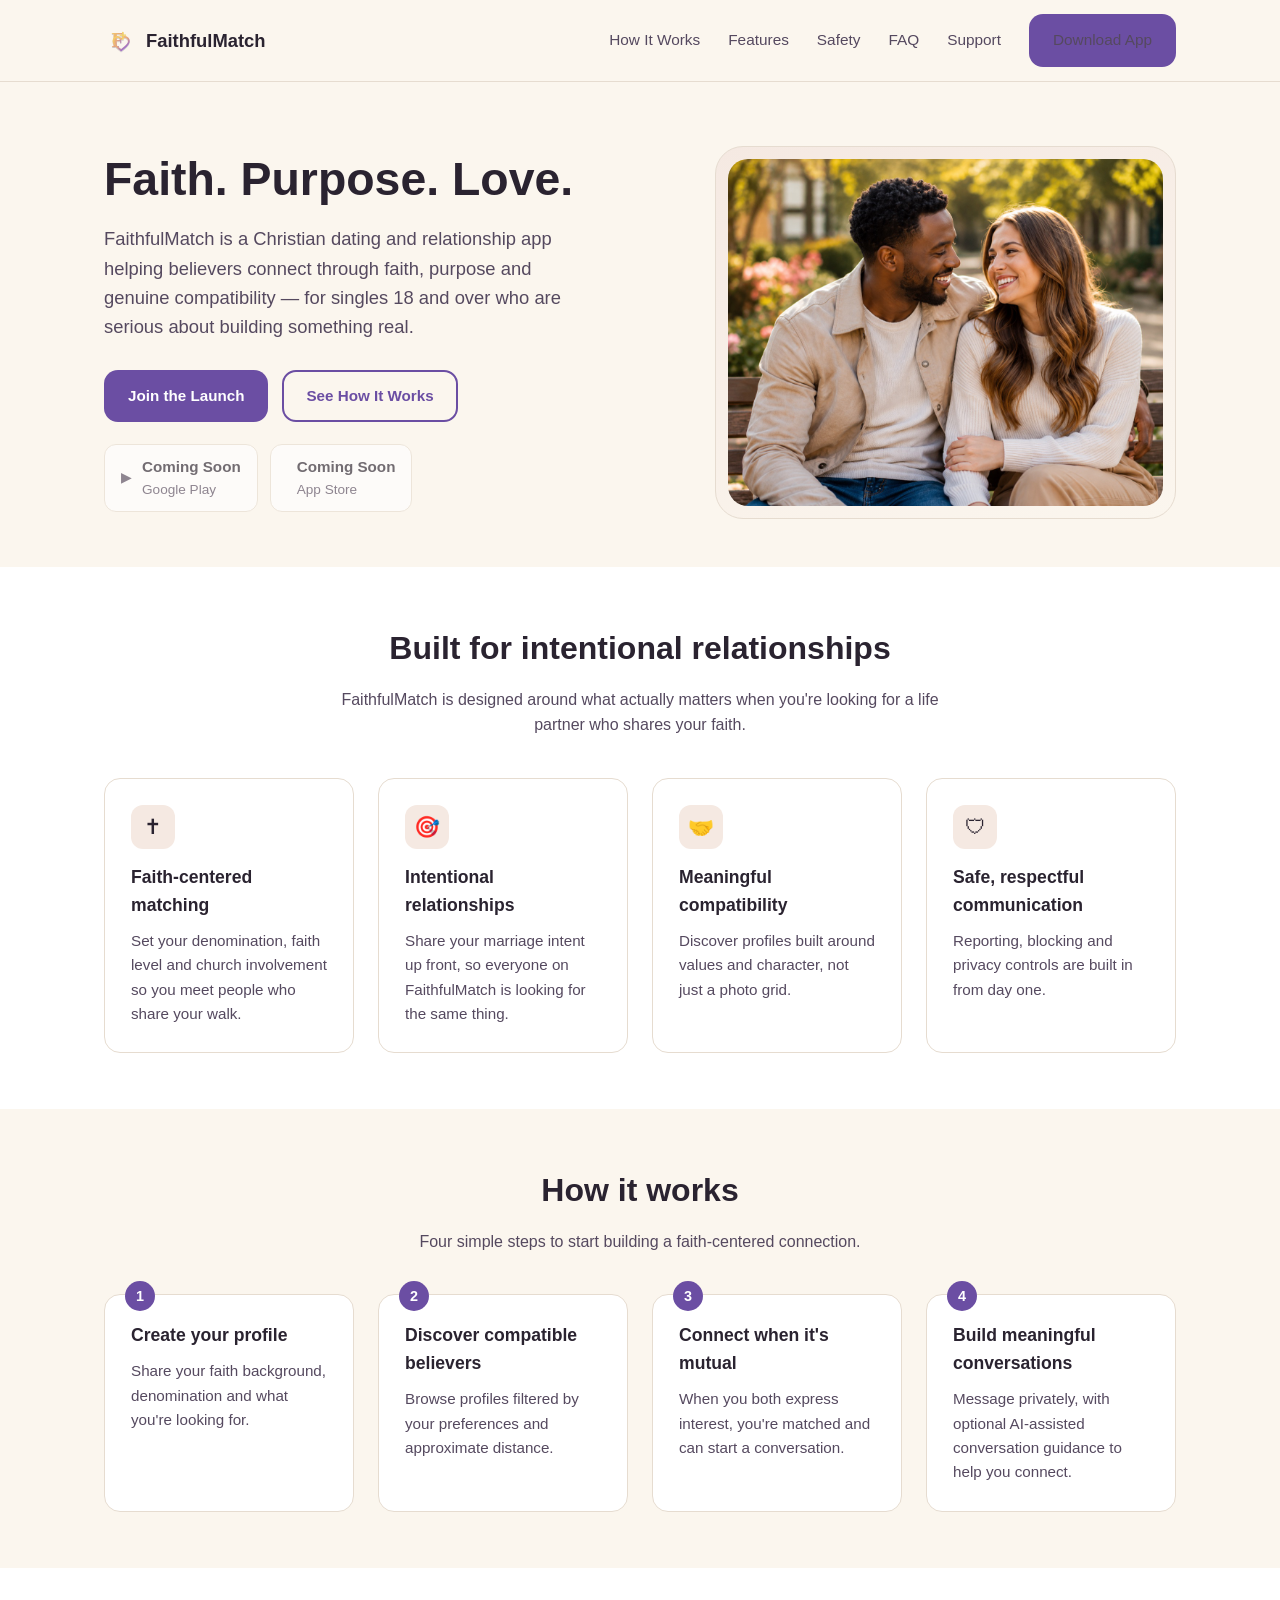
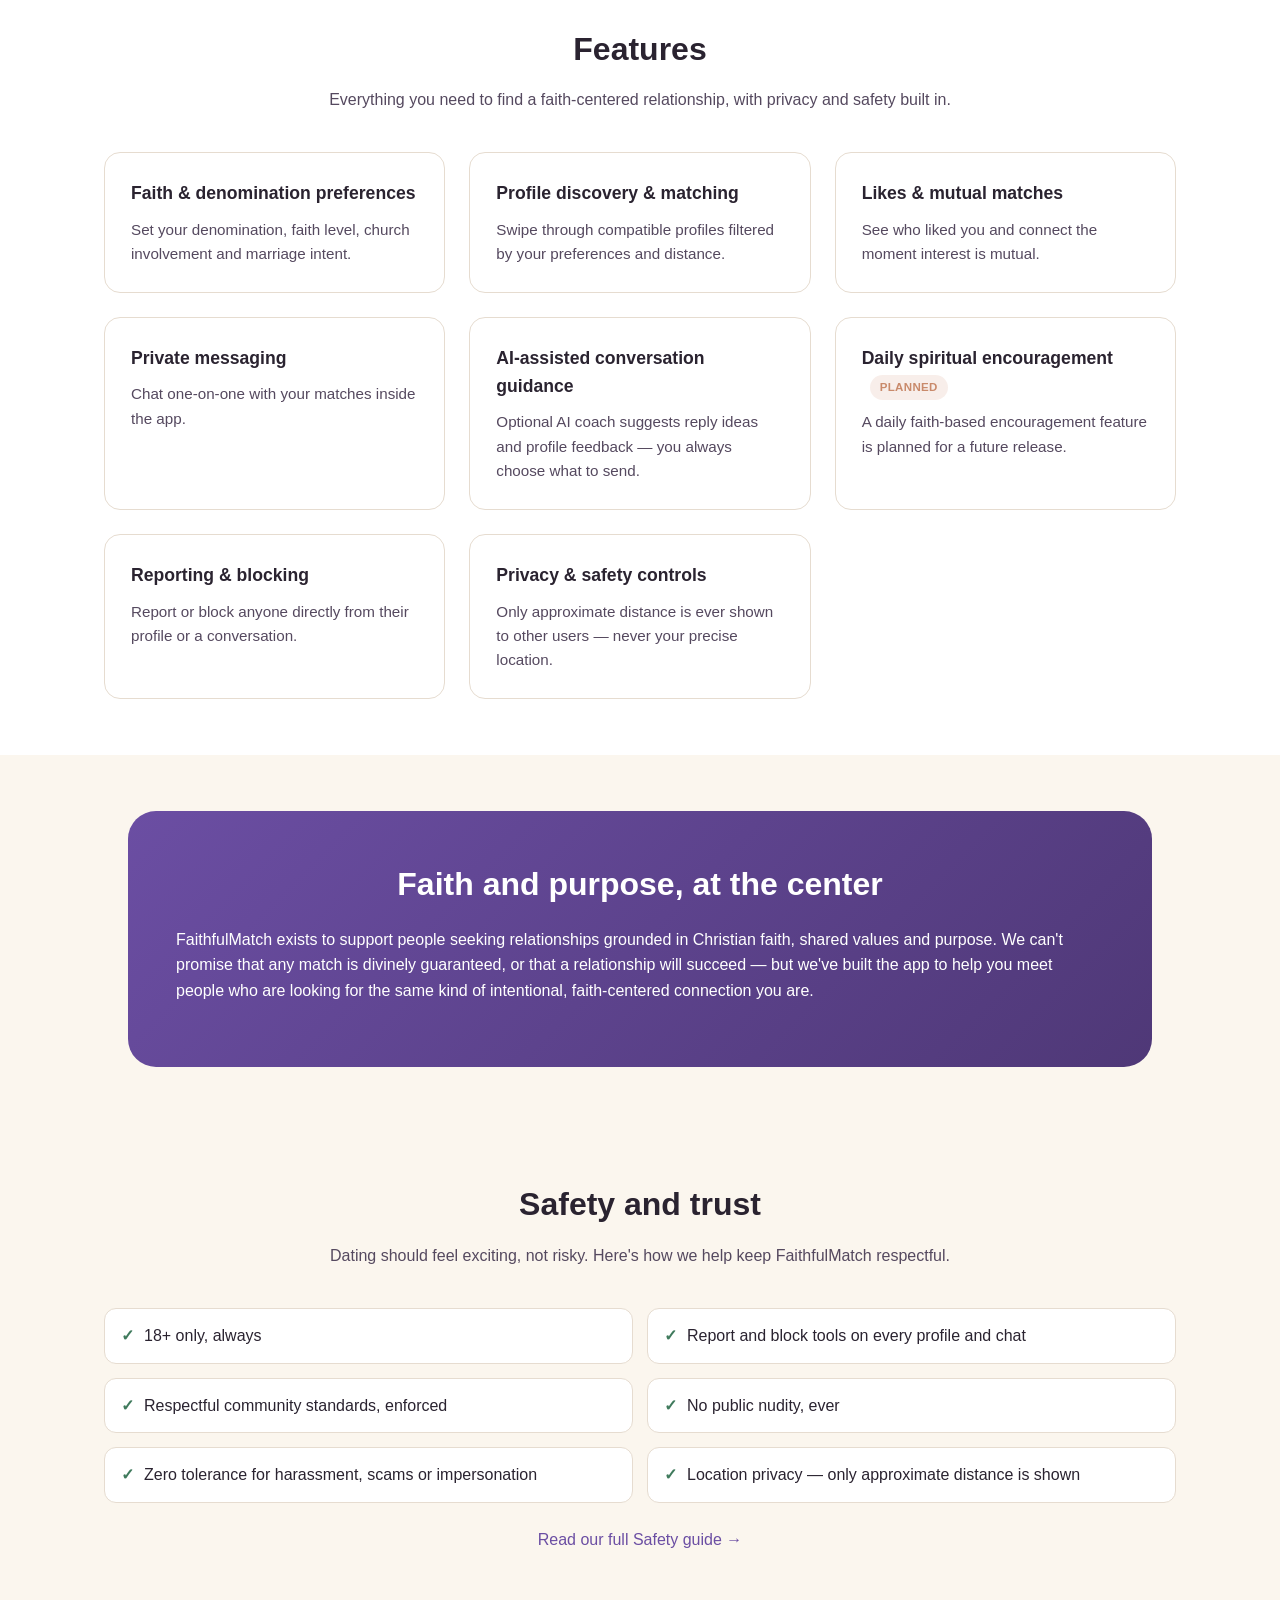
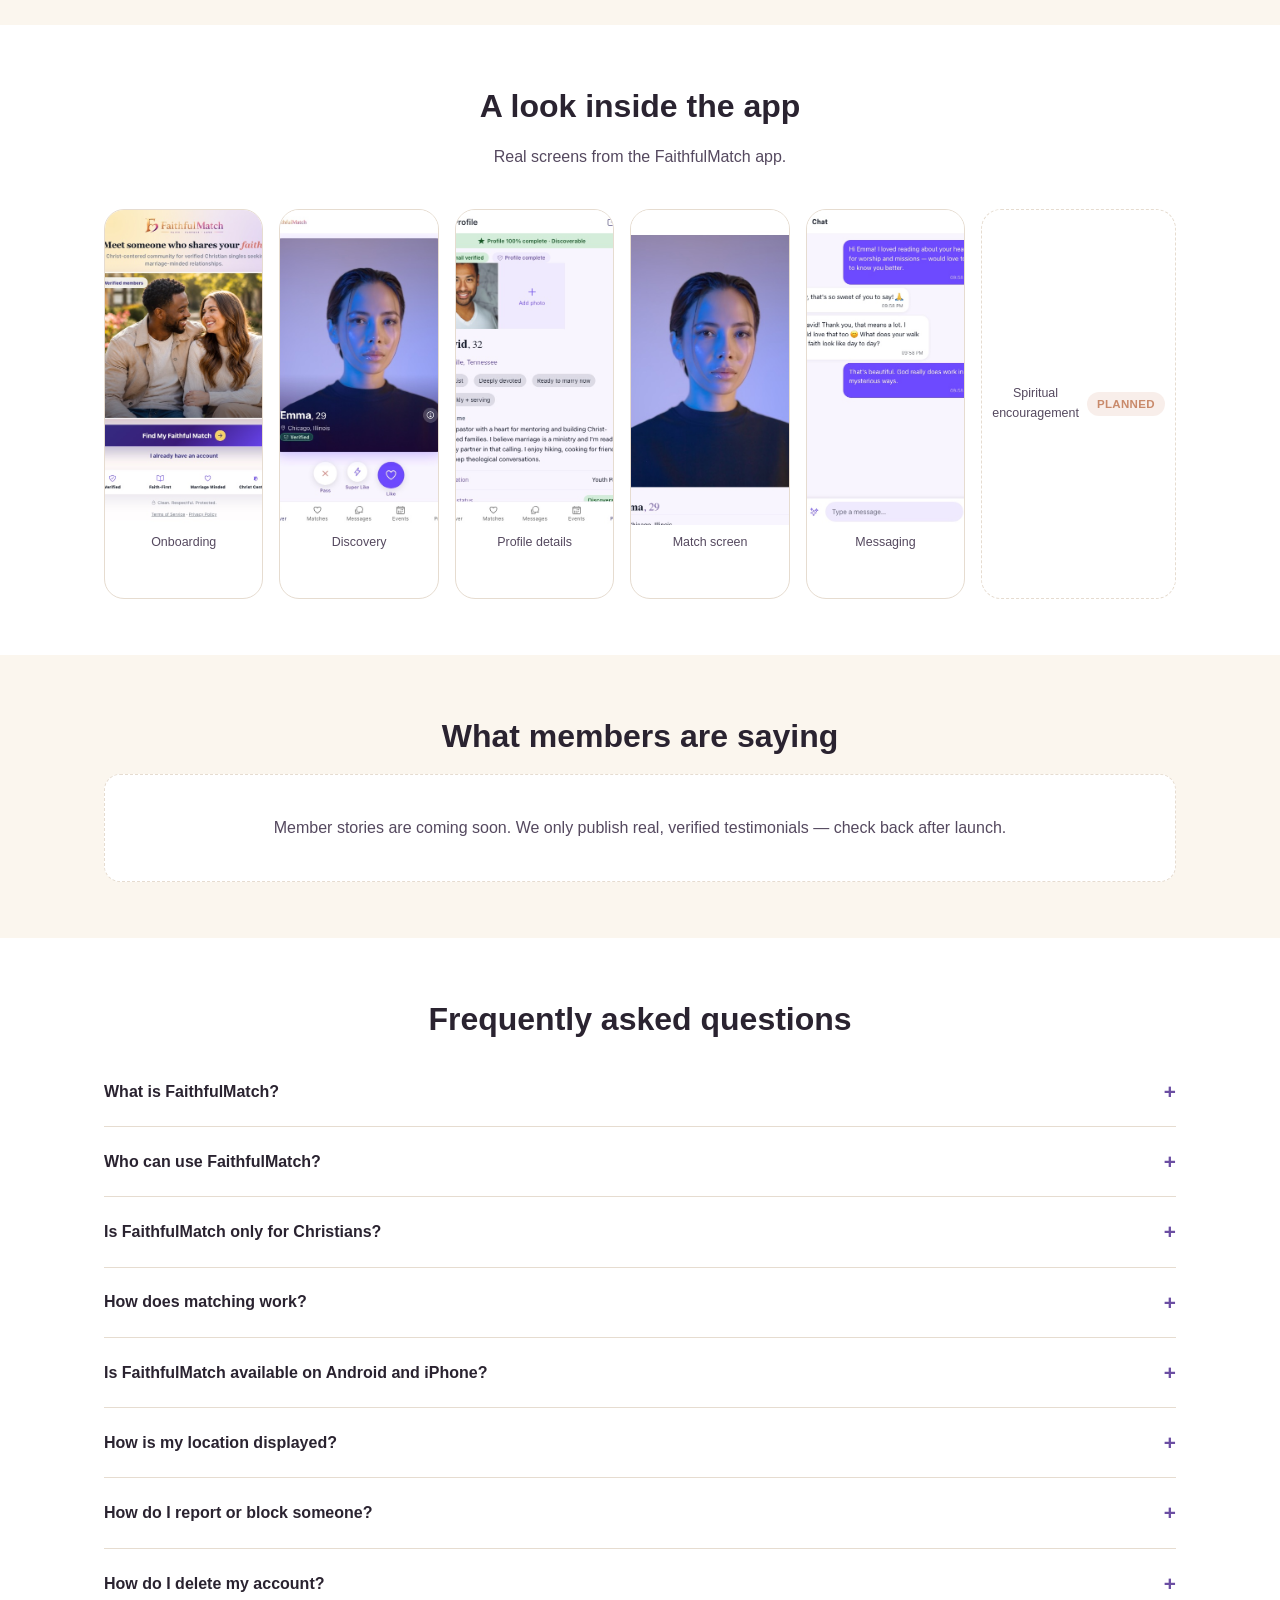
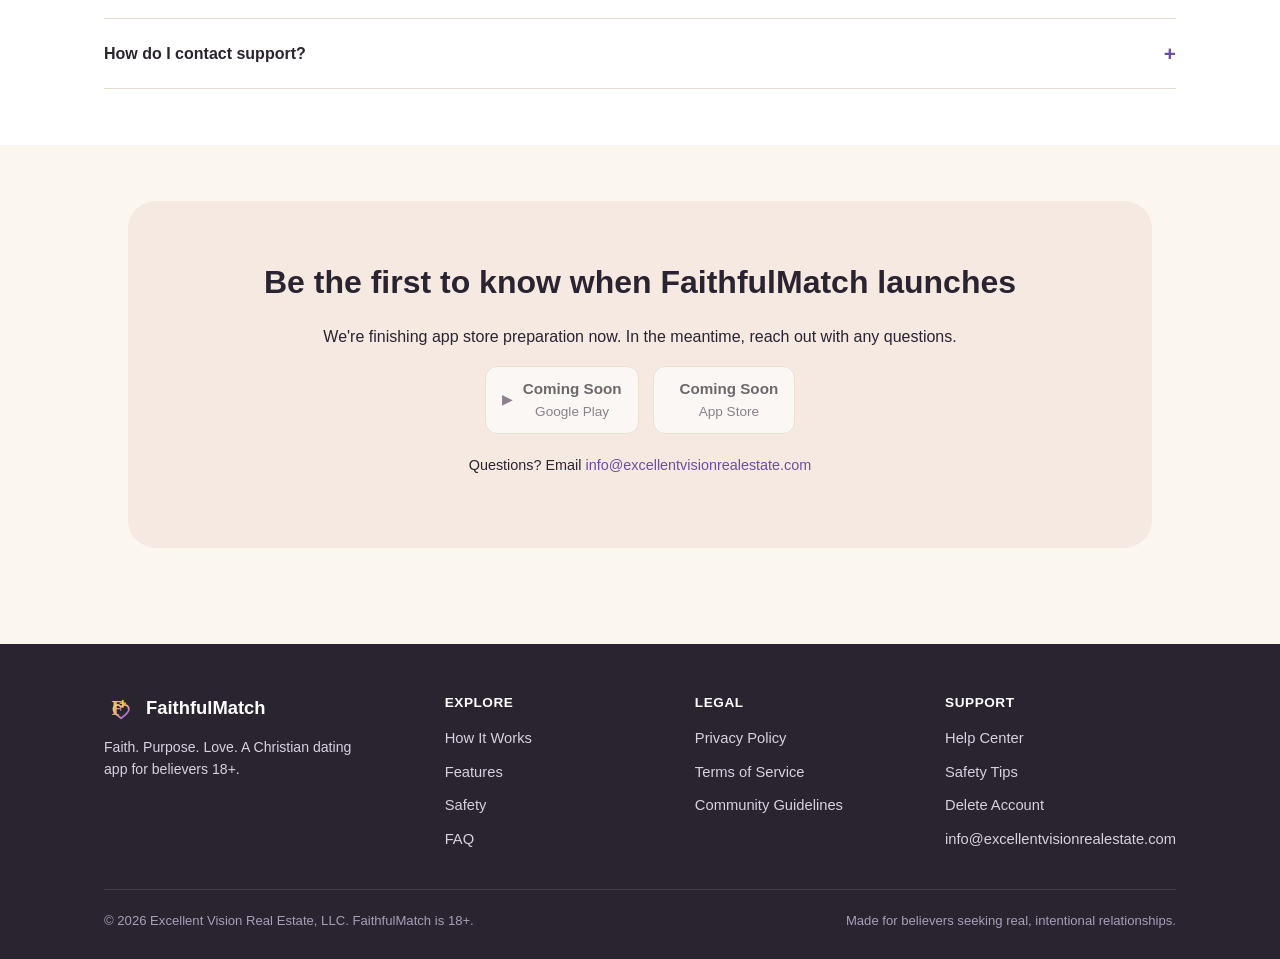
==== index.html @ 7db86b62 "Replace screenshot placeholders with real app screens Captured live from the running app (headless C" ====
<!DOCTYPE html>
<html lang="en">
<head>
<meta charset="UTF-8">
<meta name="viewport" content="width=device-width, initial-scale=1.0">
<title>FaithfulMatch — Faith. Purpose. Love.</title>
<meta name="description" content="FaithfulMatch is a Christian dating app helping believers connect through faith, purpose and genuine compatibility. 18+.">
<link rel="canonical" href="https://empoweredforwealth.com/faithfulmatch/">
<meta property="og:type" content="website">
<meta property="og:title" content="FaithfulMatch — Faith. Purpose. Love.">
<meta property="og:description" content="A Christian dating and relationship app helping believers connect through faith, purpose and genuine compatibility.">
<meta property="og:url" content="https://empoweredforwealth.com/faithfulmatch/">
<meta property="og:image" content="https://empoweredforwealth.com/faithfulmatch/assets/images/brand/wordmark-horizontal.png">
<meta name="twitter:card" content="summary_large_image">
<link rel="icon" href="assets/images/brand/favicon.svg" type="image/svg+xml">
<link rel="stylesheet" href="assets/css/style.css">
</head>
<body>
<a href="#main" class="skip-link">Skip to content</a>

<header class="site-header">
  <div class="container">
    <a href="./" class="brand-logo">
      <img src="assets/images/brand/symbol.svg" alt="" width="32" height="32">
      FaithfulMatch
    </a>
    <button class="nav-toggle" aria-label="Toggle navigation menu" aria-expanded="false">☰</button>
    <nav class="main-nav" aria-label="Primary">
      <a href="#how-it-works">How It Works</a>
      <a href="#features">Features</a>
      <a href="#safety">Safety</a>
      <a href="#faq">FAQ</a>
      <a href="support/">Support</a>
      <a href="#download" class="btn btn-primary">Download App</a>
    </nav>
  </div>
</header>

<main id="main">

  <section class="hero">
    <div class="container">
      <div>
        <h1>Faith. Purpose. Love.</h1>
        <p class="lead">FaithfulMatch is a Christian dating and relationship app helping believers connect through faith, purpose and genuine compatibility — for singles 18 and over who are serious about building something real.</p>
        <div class="hero-ctas">
          <a href="#download" class="btn btn-primary">Join the Launch</a>
          <a href="#how-it-works" class="btn btn-outline">See How It Works</a>
        </div>
        <div class="store-badges">
          <a class="store-badge is-disabled" data-store="google-play" aria-disabled="true" tabindex="-1">
            <span>▶</span>
            <span><strong>Coming Soon</strong>Google Play</span>
          </a>
          <a class="store-badge is-disabled" data-store="app-store" aria-disabled="true" tabindex="-1">
            <span></span>
            <span><strong>Coming Soon</strong>App Store</span>
          </a>
        </div>
      </div>
      <div class="hero-mockup hero-mockup--photo">
        <img src="assets/images/hero-couple.jpg" alt="A couple smiling together outdoors" width="1200" height="900" loading="eager">
      </div>
    </div>
  </section>

  <section class="alt" id="value">
    <div class="container">
      <h2 class="section-title">Built for intentional relationships</h2>
      <p class="section-sub">FaithfulMatch is designed around what actually matters when you're looking for a life partner who shares your faith.</p>
      <div class="grid grid-4">
        <div class="card">
          <div class="icon">✝</div>
          <h3>Faith-centered matching</h3>
          <p>Set your denomination, faith level and church involvement so you meet people who share your walk.</p>
        </div>
        <div class="card">
          <div class="icon">🎯</div>
          <h3>Intentional relationships</h3>
          <p>Share your marriage intent up front, so everyone on FaithfulMatch is looking for the same thing.</p>
        </div>
        <div class="card">
          <div class="icon">🤝</div>
          <h3>Meaningful compatibility</h3>
          <p>Discover profiles built around values and character, not just a photo grid.</p>
        </div>
        <div class="card">
          <div class="icon">🛡</div>
          <h3>Safe, respectful communication</h3>
          <p>Reporting, blocking and privacy controls are built in from day one.</p>
        </div>
      </div>
    </div>
  </section>

  <section id="how-it-works">
    <div class="container">
      <h2 class="section-title">How it works</h2>
      <p class="section-sub">Four simple steps to start building a faith-centered connection.</p>
      <div class="grid grid-4 steps">
        <div class="card">
          <h3>Create your profile</h3>
          <p>Share your faith background, denomination and what you're looking for.</p>
        </div>
        <div class="card">
          <h3>Discover compatible believers</h3>
          <p>Browse profiles filtered by your preferences and approximate distance.</p>
        </div>
        <div class="card">
          <h3>Connect when it's mutual</h3>
          <p>When you both express interest, you're matched and can start a conversation.</p>
        </div>
        <div class="card">
          <h3>Build meaningful conversations</h3>
          <p>Message privately, with optional AI-assisted conversation guidance to help you connect.</p>
        </div>
      </div>
    </div>
  </section>

  <section class="alt" id="features">
    <div class="container">
      <h2 class="section-title">Features</h2>
      <p class="section-sub">Everything you need to find a faith-centered relationship, with privacy and safety built in.</p>
      <div class="grid grid-3">
        <div class="card"><h3>Faith &amp; denomination preferences</h3><p>Set your denomination, faith level, church involvement and marriage intent.</p></div>
        <div class="card"><h3>Profile discovery &amp; matching</h3><p>Swipe through compatible profiles filtered by your preferences and distance.</p></div>
        <div class="card"><h3>Likes &amp; mutual matches</h3><p>See who liked you and connect the moment interest is mutual.</p></div>
        <div class="card"><h3>Private messaging</h3><p>Chat one-on-one with your matches inside the app.</p></div>
        <div class="card"><h3>AI-assisted conversation guidance</h3><p>Optional AI coach suggests reply ideas and profile feedback — you always choose what to send.</p></div>
        <div class="card"><h3>Daily spiritual encouragement <span class="feature-planned">Planned</span></h3><p>A daily faith-based encouragement feature is planned for a future release.</p></div>
        <div class="card"><h3>Reporting &amp; blocking</h3><p>Report or block anyone directly from their profile or a conversation.</p></div>
        <div class="card"><h3>Privacy &amp; safety controls</h3><p>Only approximate distance is ever shown to other users — never your precise location.</p></div>
      </div>
    </div>
  </section>

  <section>
    <div class="container">
      <div class="faith-section">
        <h2 class="section-title" style="color:#fff">Faith and purpose, at the center</h2>
        <p>FaithfulMatch exists to support people seeking relationships grounded in Christian faith, shared values and purpose. We can't promise that any match is divinely guaranteed, or that a relationship will succeed — but we've built the app to help you meet people who are looking for the same kind of intentional, faith-centered connection you are.</p>
      </div>
    </div>
  </section>

  <section id="safety">
    <div class="container">
      <h2 class="section-title">Safety and trust</h2>
      <p class="section-sub">Dating should feel exciting, not risky. Here's how we help keep FaithfulMatch respectful.</p>
      <ul class="safety-list">
        <li>18+ only, always</li>
        <li>Report and block tools on every profile and chat</li>
        <li>Respectful community standards, enforced</li>
        <li>No public nudity, ever</li>
        <li>Zero tolerance for harassment, scams or impersonation</li>
        <li>Location privacy — only approximate distance is shown</li>
      </ul>
      <p style="text-align:center; margin-top:24px;"><a href="safety/">Read our full Safety guide →</a></p>
    </div>
  </section>

  <section class="alt">
    <div class="container">
      <h2 class="section-title">A look inside the app</h2>
      <p class="section-sub">Real screens from the FaithfulMatch app.</p>
      <div class="screenshot-strip">
        <figure class="screenshot-shot">
          <img src="assets/images/screenshots/onboarding.jpg" alt="FaithfulMatch welcome screen" loading="lazy">
          <figcaption>Onboarding</figcaption>
        </figure>
        <figure class="screenshot-shot">
          <img src="assets/images/screenshots/discovery.jpg" alt="Discovering a compatible profile" loading="lazy">
          <figcaption>Discovery</figcaption>
        </figure>
        <figure class="screenshot-shot">
          <img src="assets/images/screenshots/profile-details.jpg" alt="Profile details screen" loading="lazy">
          <figcaption>Profile details</figcaption>
        </figure>
        <figure class="screenshot-shot">
          <img src="assets/images/screenshots/match.jpg" alt="Viewing a match's profile" loading="lazy">
          <figcaption>Match screen</figcaption>
        </figure>
        <figure class="screenshot-shot">
          <img src="assets/images/screenshots/messaging.jpg" alt="Private messaging conversation" loading="lazy">
          <figcaption>Messaging</figcaption>
        </figure>
        <div class="screenshot-placeholder">Spiritual encouragement<br><span class="feature-planned">Planned</span></div>
      </div>
    </div>
  </section>

  <section>
    <div class="container">
      <h2 class="section-title">What members are saying</h2>
      <!-- No real testimonials exist yet — do not invent quotes. Replace this block once genuine testimonials are collected. -->
      <div class="testimonials-placeholder">
        Member stories are coming soon. We only publish real, verified testimonials — check back after launch.
      </div>
    </div>
  </section>

  <section class="alt" id="faq">
    <div class="container">
      <h2 class="section-title">Frequently asked questions</h2>
      <div class="faq-list">
        <details class="faq-item"><summary>What is FaithfulMatch?</summary><p>FaithfulMatch is a Christian dating and relationship app that helps believers connect based on faith, values and shared purpose.</p></details>
        <details class="faq-item"><summary>Who can use FaithfulMatch?</summary><p>FaithfulMatch is for adults 18 and older who are looking for a faith-centered relationship.</p></details>
        <details class="faq-item"><summary>Is FaithfulMatch only for Christians?</summary><p>FaithfulMatch is built around Christian faith, denomination and church-involvement preferences, and is designed for people seeking a faith-centered relationship in that context.</p></details>
        <details class="faq-item"><summary>How does matching work?</summary><p>You set your preferences and faith details, then discover profiles that fit. When you and another member both express interest, you're matched and can start messaging.</p></details>
        <details class="faq-item"><summary>Is FaithfulMatch available on Android and iPhone?</summary><p>FaithfulMatch is not yet publicly available on Google Play or the Apple App Store. We're finishing store review preparation — join the launch list below to be notified.</p></details>
        <details class="faq-item"><summary>How is my location displayed?</summary><p>Other members only ever see an approximate distance (for example, "5 miles away"). Your precise location is never shown to other users.</p></details>
        <details class="faq-item"><summary>How do I report or block someone?</summary><p>You can report or block any user directly from their profile or from within a conversation. See our <a href="safety/">Safety page</a> for details.</p></details>
        <details class="faq-item"><summary>How do I delete my account?</summary><p>You can delete your account from Settings inside the app, or by contacting support. Full instructions are on our <a href="account-deletion/">Account Deletion page</a>.</p></details>
        <details class="faq-item"><summary>How do I contact support?</summary><p>Email us at <a href="support/" data-support-email>info@excellentvisionrealestate.com</a>, or visit our <a href="support/">Support page</a>.</p></details>
      </div>
    </div>
  </section>

  <section id="download">
    <div class="container">
      <div class="final-cta">
        <h2 class="section-title">Be the first to know when FaithfulMatch launches</h2>
        <p>We're finishing app store preparation now. In the meantime, reach out with any questions.</p>
        <div class="hero-ctas" style="justify-content:center;">
          <a class="store-badge is-disabled" data-store="google-play" aria-disabled="true" tabindex="-1"><span>▶</span><span><strong>Coming Soon</strong>Google Play</span></a>
          <a class="store-badge is-disabled" data-store="app-store" aria-disabled="true" tabindex="-1"><span></span><span><strong>Coming Soon</strong>App Store</span></a>
        </div>
        <p style="margin-top:20px; font-size:0.9rem;">Questions? Email <a data-support-email href="mailto:info@excellentvisionrealestate.com">info@excellentvisionrealestate.com</a></p>
      </div>
    </div>
  </section>

</main>

<footer class="site-footer">
  <div class="container">
    <div class="footer-grid">
      <div>
        <a href="./" class="brand-logo" style="color:#fff;">
          <img src="assets/images/brand/symbol.svg" alt="" width="28" height="28">
          FaithfulMatch
        </a>
        <p style="margin-top:12px; font-size:0.88rem; max-width: 32ch;">Faith. Purpose. Love. A Christian dating app for believers 18+.</p>
      </div>
      <div>
        <h4>Explore</h4>
        <ul>
          <li><a href="#how-it-works">How It Works</a></li>
          <li><a href="#features">Features</a></li>
          <li><a href="#safety">Safety</a></li>
          <li><a href="#faq">FAQ</a></li>
        </ul>
      </div>
      <div>
        <h4>Legal</h4>
        <ul>
          <li><a href="privacy/">Privacy Policy</a></li>
          <li><a href="terms/">Terms of Service</a></li>
          <li><a href="community-guidelines/">Community Guidelines</a></li>
        </ul>
      </div>
      <div>
        <h4>Support</h4>
        <ul>
          <li><a href="support/">Help Center</a></li>
          <li><a href="safety/">Safety Tips</a></li>
          <li><a href="account-deletion/">Delete Account</a></li>
          <li><a data-support-email href="mailto:info@excellentvisionrealestate.com">info@excellentvisionrealestate.com</a></li>
        </ul>
      </div>
    </div>
    <div class="footer-bottom">
      <span>© 2026 Excellent Vision Real Estate, LLC. FaithfulMatch is 18+.</span>
      <span>Made for believers seeking real, intentional relationships.</span>
    </div>
  </div>
</footer>

<script src="assets/js/config.js"></script>
<script src="assets/js/main.js"></script>
</body>
</html>
---- assets/css/style.css ----
/* FaithfulMatch marketing site — shared styles */

:root {
  --fm-covenant-purple: #6b4ea3;
  --fm-covenant-purple-dark: #4f3877;
  --fm-rose-gold: #c98a6b;
  --fm-warm-cream: #fbf6ee;
  --fm-soft-blush: #f5e9e2;
  --fm-ink: #2a2330;
  --fm-ink-soft: #55495f;
  --fm-border: #e6dcd0;
  --fm-white: #ffffff;
  --fm-success: #3f7a5c;
  --fm-max-width: 1120px;
  --fm-radius: 16px;
  --fm-shadow: 0 8px 30px rgba(43, 28, 61, 0.08);
}

* { box-sizing: border-box; }

html { scroll-behavior: smooth; }

body {
  margin: 0;
  font-family: -apple-system, BlinkMacSystemFont, "Segoe UI", Roboto, Helvetica, Arial, sans-serif;
  color: var(--fm-ink);
  background: var(--fm-warm-cream);
  line-height: 1.6;
}

img { max-width: 100%; display: block; }

a { color: var(--fm-covenant-purple); text-decoration: none; }
a:hover, a:focus { text-decoration: underline; }

.container {
  max-width: var(--fm-max-width);
  margin: 0 auto;
  padding: 0 24px;
}

/* Skip link for keyboard/a11y */
.skip-link {
  position: absolute;
  left: -999px;
  top: auto;
  background: var(--fm-covenant-purple);
  color: #fff;
  padding: 10px 16px;
  border-radius: 8px;
  z-index: 1000;
}
.skip-link:focus {
  left: 16px;
  top: 16px;
}

/* Header */
.site-header {
  position: sticky;
  top: 0;
  background: rgba(251, 246, 238, 0.94);
  backdrop-filter: blur(6px);
  border-bottom: 1px solid var(--fm-border);
  z-index: 100;
}
.site-header .container {
  display: flex;
  align-items: center;
  justify-content: space-between;
  padding-top: 14px;
  padding-bottom: 14px;
}
.brand-logo {
  display: flex;
  align-items: center;
  gap: 10px;
  font-weight: 700;
  font-size: 1.15rem;
  color: var(--fm-ink);
}
.brand-logo img { height: 32px; width: auto; }

.main-nav {
  display: flex;
  align-items: center;
  gap: 28px;
}
.main-nav a {
  color: var(--fm-ink-soft);
  font-weight: 500;
  font-size: 0.96rem;
}
.main-nav a:hover { color: var(--fm-covenant-purple); }

.nav-toggle {
  display: none;
  background: none;
  border: 1px solid var(--fm-border);
  border-radius: 8px;
  padding: 8px 10px;
  font-size: 1.1rem;
  cursor: pointer;
}

.btn {
  display: inline-flex;
  align-items: center;
  justify-content: center;
  gap: 8px;
  padding: 12px 22px;
  border-radius: 14px;
  font-weight: 600;
  font-size: 0.95rem;
  border: 2px solid transparent;
  cursor: pointer;
  text-decoration: none;
}
.btn:hover { text-decoration: none; }
.btn-primary {
  background: var(--fm-covenant-purple);
  color: #fff;
}
.btn-primary:hover { background: var(--fm-covenant-purple-dark); }
.btn-outline {
  background: transparent;
  border-color: var(--fm-covenant-purple);
  color: var(--fm-covenant-purple);
}
.btn-outline:hover { background: var(--fm-soft-blush); }
.btn[disabled], .btn.is-disabled {
  opacity: 0.55;
  cursor: not-allowed;
  pointer-events: none;
}

/* Hero */
.hero {
  padding: 64px 0 48px;
}
.hero .container {
  display: grid;
  grid-template-columns: 1.1fr 0.9fr;
  gap: 48px;
  align-items: center;
}
.hero h1 {
  font-size: clamp(2rem, 4vw, 2.9rem);
  line-height: 1.15;
  margin: 0 0 18px;
}
.hero p.lead {
  font-size: 1.15rem;
  color: var(--fm-ink-soft);
  margin: 0 0 28px;
  max-width: 46ch;
}
.hero-ctas {
  display: flex;
  flex-wrap: wrap;
  gap: 14px;
  margin-bottom: 18px;
}
.store-badges {
  display: flex;
  flex-wrap: wrap;
  gap: 12px;
  margin-top: 22px;
}
.store-badge {
  display: inline-flex;
  align-items: center;
  gap: 10px;
  border: 1px solid var(--fm-border);
  background: #fff;
  border-radius: 12px;
  padding: 10px 16px;
  font-size: 0.85rem;
  color: var(--fm-ink-soft);
}
.store-badge strong { display: block; color: var(--fm-ink); font-size: 0.95rem; }
.store-badge.is-disabled { opacity: 0.65; }

.hero-mockup {
  background: linear-gradient(160deg, var(--fm-soft-blush), var(--fm-warm-cream));
  border-radius: 28px;
  padding: 32px;
  display: flex;
  align-items: center;
  justify-content: center;
  min-height: 360px;
  border: 1px solid var(--fm-border);
}
.hero-mockup--photo {
  padding: 12px;
  overflow: hidden;
}
.hero-mockup--photo img {
  width: 100%;
  height: 100%;
  min-height: 336px;
  object-fit: cover;
  border-radius: 20px;
}
.hero-mockup .placeholder-note {
  text-align: center;
  color: var(--fm-ink-soft);
  font-size: 0.85rem;
}

/* Sections */
section { padding: 56px 0; }
section.alt { background: #fff; }
h2.section-title {
  font-size: clamp(1.5rem, 3vw, 2rem);
  margin: 0 0 12px;
  text-align: center;
}
p.section-sub {
  text-align: center;
  color: var(--fm-ink-soft);
  max-width: 640px;
  margin: 0 auto 40px;
}

.grid {
  display: grid;
  gap: 24px;
}
.grid-4 { grid-template-columns: repeat(4, 1fr); }
.grid-3 { grid-template-columns: repeat(3, 1fr); }
.grid-2 { grid-template-columns: repeat(2, 1fr); }

.card {
  background: #fff;
  border: 1px solid var(--fm-border);
  border-radius: var(--fm-radius);
  padding: 26px;
}
.card h3 { margin: 0 0 10px; font-size: 1.1rem; }
.card p { margin: 0; color: var(--fm-ink-soft); font-size: 0.95rem; }
.card .icon {
  width: 44px; height: 44px;
  border-radius: 12px;
  background: var(--fm-soft-blush);
  display: flex; align-items: center; justify-content: center;
  margin-bottom: 14px;
  font-size: 1.3rem;
}

.steps { counter-reset: step; }
.steps .card { position: relative; }
.steps .card::before {
  counter-increment: step;
  content: counter(step);
  position: absolute;
  top: -14px; left: 20px;
  background: var(--fm-covenant-purple);
  color: #fff;
  width: 30px; height: 30px;
  border-radius: 50%;
  display: flex; align-items: center; justify-content: center;
  font-weight: 700; font-size: 0.9rem;
}

.feature-planned {
  display: inline-block;
  font-size: 0.72rem;
  font-weight: 700;
  letter-spacing: 0.03em;
  text-transform: uppercase;
  color: var(--fm-rose-gold);
  background: rgba(201, 138, 107, 0.14);
  border-radius: 999px;
  padding: 3px 10px;
  margin-left: 8px;
  vertical-align: middle;
}

.faith-section {
  background: linear-gradient(135deg, var(--fm-covenant-purple), var(--fm-covenant-purple-dark));
  color: #fff;
  border-radius: 28px;
  padding: 48px;
  margin: 0 24px;
}
.faith-section h2, .faith-section p { color: #fff; }
.faith-section .container { max-width: 760px; text-align: center; margin: 0 auto; }

.safety-list {
  list-style: none;
  padding: 0;
  margin: 0;
  display: grid;
  grid-template-columns: repeat(2, 1fr);
  gap: 14px;
}
.safety-list li {
  display: flex;
  align-items: flex-start;
  gap: 10px;
  background: #fff;
  border: 1px solid var(--fm-border);
  border-radius: 12px;
  padding: 14px 16px;
}
.safety-list li::before {
  content: "✓";
  color: var(--fm-success);
  font-weight: 700;
}

.screenshot-strip {
  display: grid;
  grid-template-columns: repeat(6, 1fr);
  gap: 16px;
}
.screenshot-placeholder {
  aspect-ratio: 9 / 18;
  background: #fff;
  border: 1px dashed var(--fm-border);
  border-radius: 20px;
  display: flex;
  align-items: center;
  justify-content: center;
  text-align: center;
  font-size: 0.78rem;
  color: var(--fm-ink-soft);
  padding: 10px;
}
.screenshot-shot {
  margin: 0;
  border: 1px solid var(--fm-border);
  border-radius: 20px;
  overflow: hidden;
  background: #fff;
}
.screenshot-shot img {
  width: 100%;
  aspect-ratio: 9 / 18;
  object-fit: cover;
  object-position: top center;
  display: block;
}
.screenshot-shot figcaption {
  text-align: center;
  font-size: 0.78rem;
  color: var(--fm-ink-soft);
  padding: 8px 6px;
}

.testimonials-placeholder {
  text-align: center;
  border: 1px dashed var(--fm-border);
  border-radius: var(--fm-radius);
  padding: 40px;
  color: var(--fm-ink-soft);
  background: #fff;
}

.faq-item {
  border-bottom: 1px solid var(--fm-border);
  padding: 18px 0;
}
.faq-item summary {
  cursor: pointer;
  font-weight: 600;
  list-style: none;
  display: flex;
  justify-content: space-between;
  align-items: center;
}
.faq-item summary::-webkit-details-marker { display: none; }
.faq-item summary::after {
  content: "+";
  font-size: 1.3rem;
  color: var(--fm-covenant-purple);
}
.faq-item[open] summary::after { content: "–"; }
.faq-item p { margin: 12px 0 0; color: var(--fm-ink-soft); }

.final-cta {
  text-align: center;
  background: var(--fm-soft-blush);
  border-radius: 28px;
  padding: 56px 24px;
  margin: 0 24px;
}

/* Footer */
.site-footer {
  background: var(--fm-ink);
  color: #d8d1e0;
  padding: 48px 0 28px;
  margin-top: 40px;
}
.site-footer a { color: #d8d1e0; }
.site-footer a:hover { color: #fff; }
.footer-grid {
  display: grid;
  grid-template-columns: 1.4fr 1fr 1fr 1fr;
  gap: 24px;
  margin-bottom: 28px;
}
.footer-grid h4 {
  color: #fff;
  font-size: 0.85rem;
  text-transform: uppercase;
  letter-spacing: 0.04em;
  margin: 0 0 14px;
}
.footer-grid ul { list-style: none; margin: 0; padding: 0; }
.footer-grid li { margin-bottom: 10px; font-size: 0.92rem; }
.footer-bottom {
  border-top: 1px solid rgba(255,255,255,0.12);
  padding-top: 20px;
  font-size: 0.82rem;
  color: #a99fb8;
  display: flex;
  justify-content: space-between;
  flex-wrap: wrap;
  gap: 10px;
}

/* Legal / content pages */
.legal-page {
  padding: 48px 0 72px;
}
.legal-page h1 { margin-bottom: 4px; }
.legal-meta { color: var(--fm-ink-soft); font-size: 0.9rem; margin-bottom: 32px; }
.legal-page h2 { margin-top: 36px; font-size: 1.25rem; }
.legal-page h3 { margin-top: 24px; font-size: 1.05rem; }
.legal-page p, .legal-page li { color: var(--fm-ink-soft); }
.legal-page ul { padding-left: 20px; }
.callout {
  background: #fff;
  border: 1px solid var(--fm-border);
  border-left: 4px solid var(--fm-covenant-purple);
  border-radius: 8px;
  padding: 16px 20px;
  margin: 20px 0;
}
.placeholder-tag {
  display: inline-block;
  background: rgba(107, 78, 163, 0.12);
  color: var(--fm-covenant-purple);
  font-size: 0.78rem;
  font-weight: 700;
  border-radius: 6px;
  padding: 2px 8px;
}

.page-hero-simple {
  background: #fff;
  border-bottom: 1px solid var(--fm-border);
  padding: 40px 0;
}
.page-hero-simple h1 { margin: 0 0 8px; }
.page-hero-simple p { color: var(--fm-ink-soft); margin: 0; }

.error-page {
  min-height: 60vh;
  display: flex;
  align-items: center;
  justify-content: center;
  text-align: center;
  padding: 40px 24px;
}
.error-page h1 { font-size: 4rem; margin: 0; color: var(--fm-covenant-purple); }

@media (max-width: 900px) {
  .hero .container { grid-template-columns: 1fr; }
  .grid-4, .grid-3, .safety-list { grid-template-columns: repeat(2, 1fr); }
  .screenshot-strip { grid-template-columns: repeat(3, 1fr); }
  .footer-grid { grid-template-columns: 1fr 1fr; }
}

@media (max-width: 640px) {
  .main-nav {
    position: absolute;
    top: 100%;
    left: 0; right: 0;
    background: var(--fm-warm-cream);
    border-bottom: 1px solid var(--fm-border);
    flex-direction: column;
    align-items: flex-start;
    padding: 16px 24px 24px;
    gap: 16px;
    display: none;
  }
  .main-nav.is-open { display: flex; }
  .nav-toggle { display: inline-flex; }
  .grid-4, .grid-3, .grid-2, .safety-list { grid-template-columns: 1fr; }
  .screenshot-strip { grid-template-columns: repeat(2, 1fr); }
  .footer-grid { grid-template-columns: 1fr; }
  .faith-section, .final-cta { margin: 0 12px; padding: 36px 20px; }
}

@media (prefers-color-scheme: dark) {
  body { background: #201a29; color: #f1ecf7; }
  .site-header { background: rgba(32, 26, 41, 0.94); border-color: #392f47; }
  .card, .store-badge, .testimonials-placeholder, .screenshot-placeholder, .screenshot-shot, .page-hero-simple {
    background: #2a2335; border-color: #392f47;
  }
  .site-header, .card h3, .brand-logo, .page-hero-simple h1 { color: #f1ecf7; }
  section.alt { background: #241d2e; }
  .final-cta { background: #2f2740; }
}
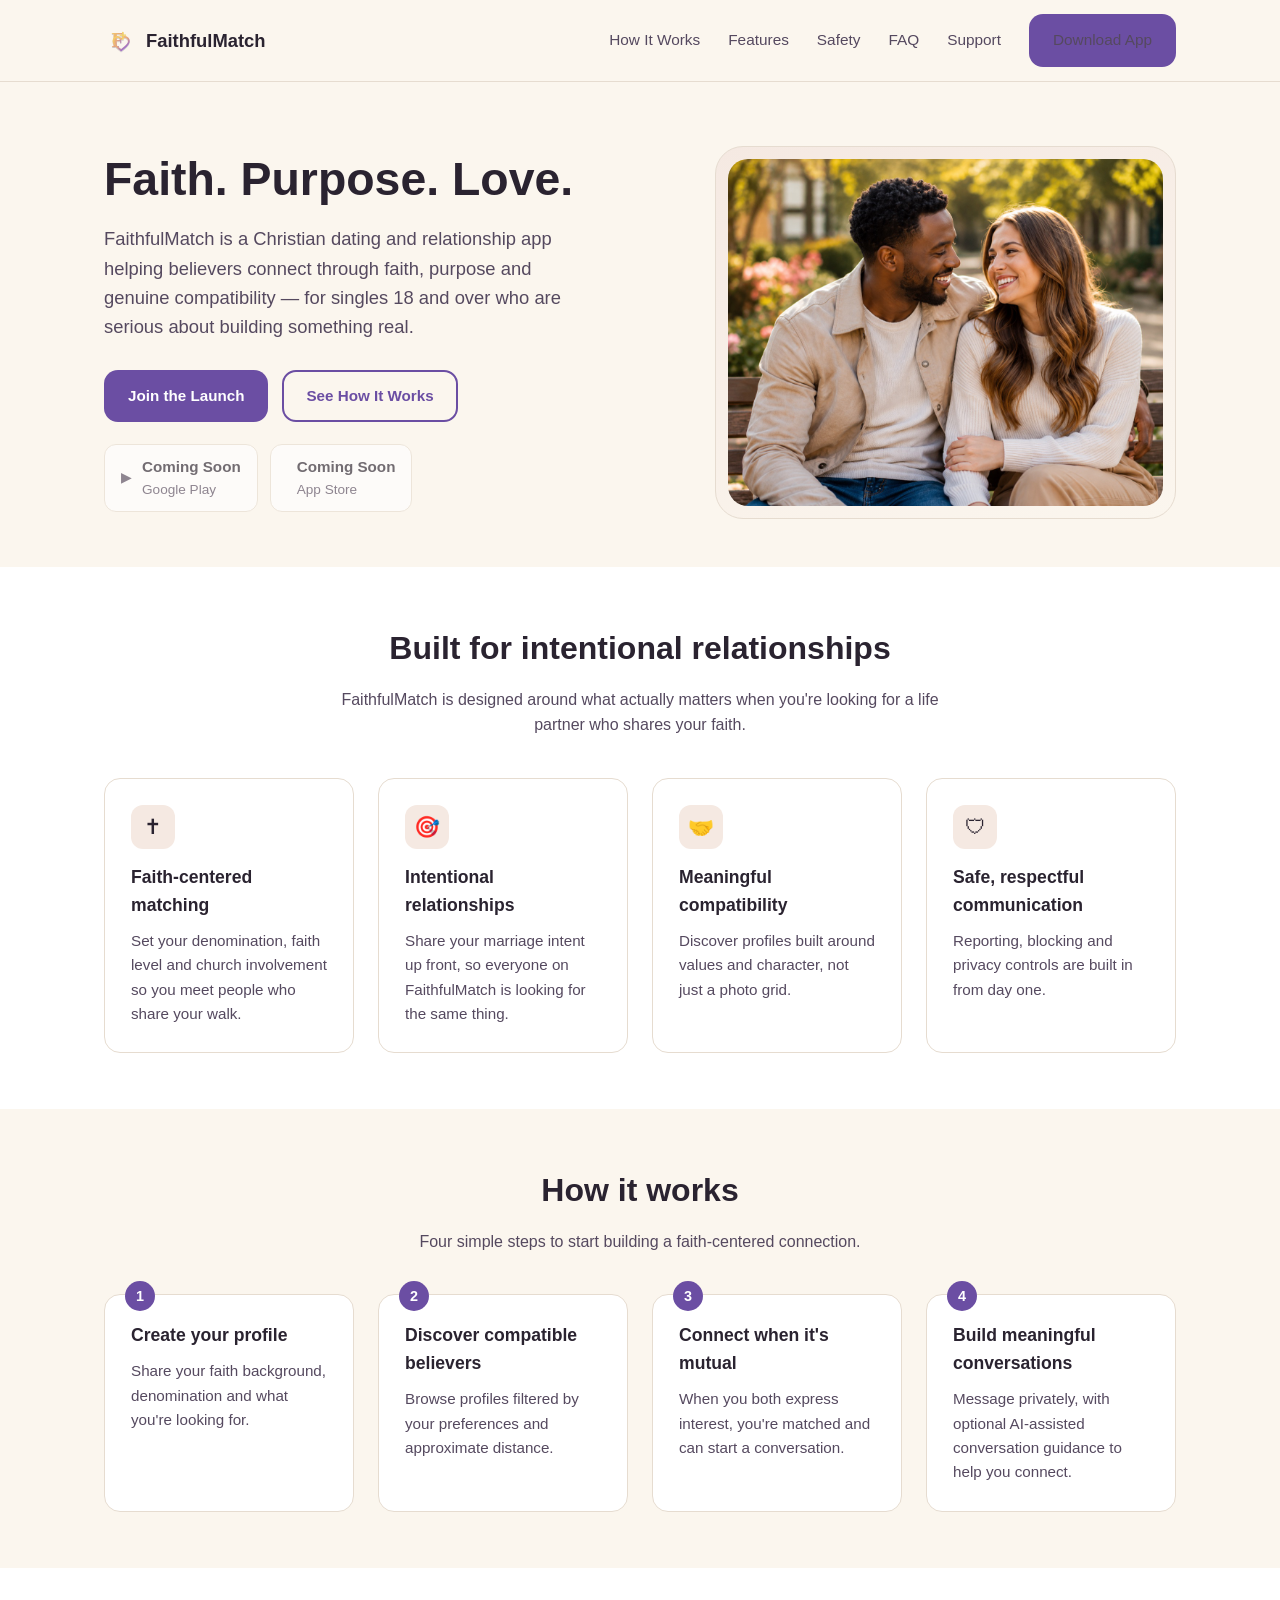
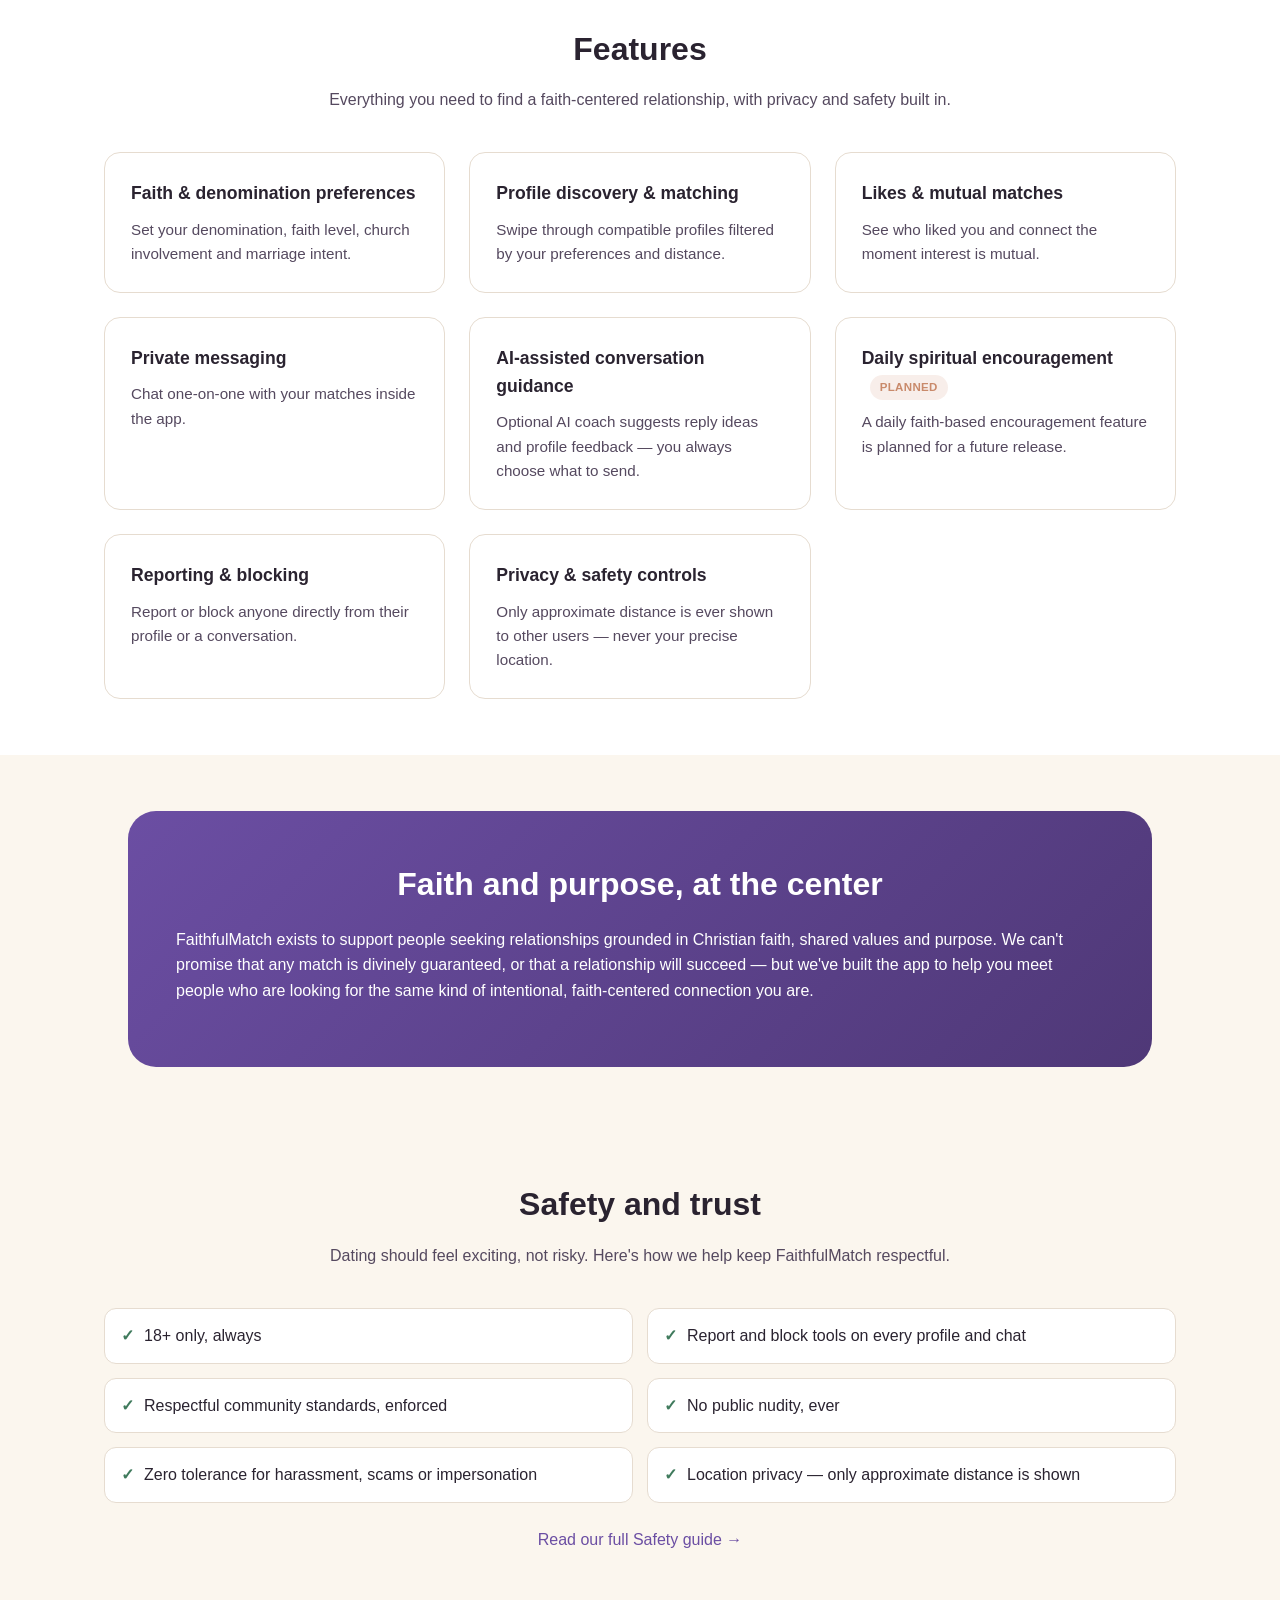
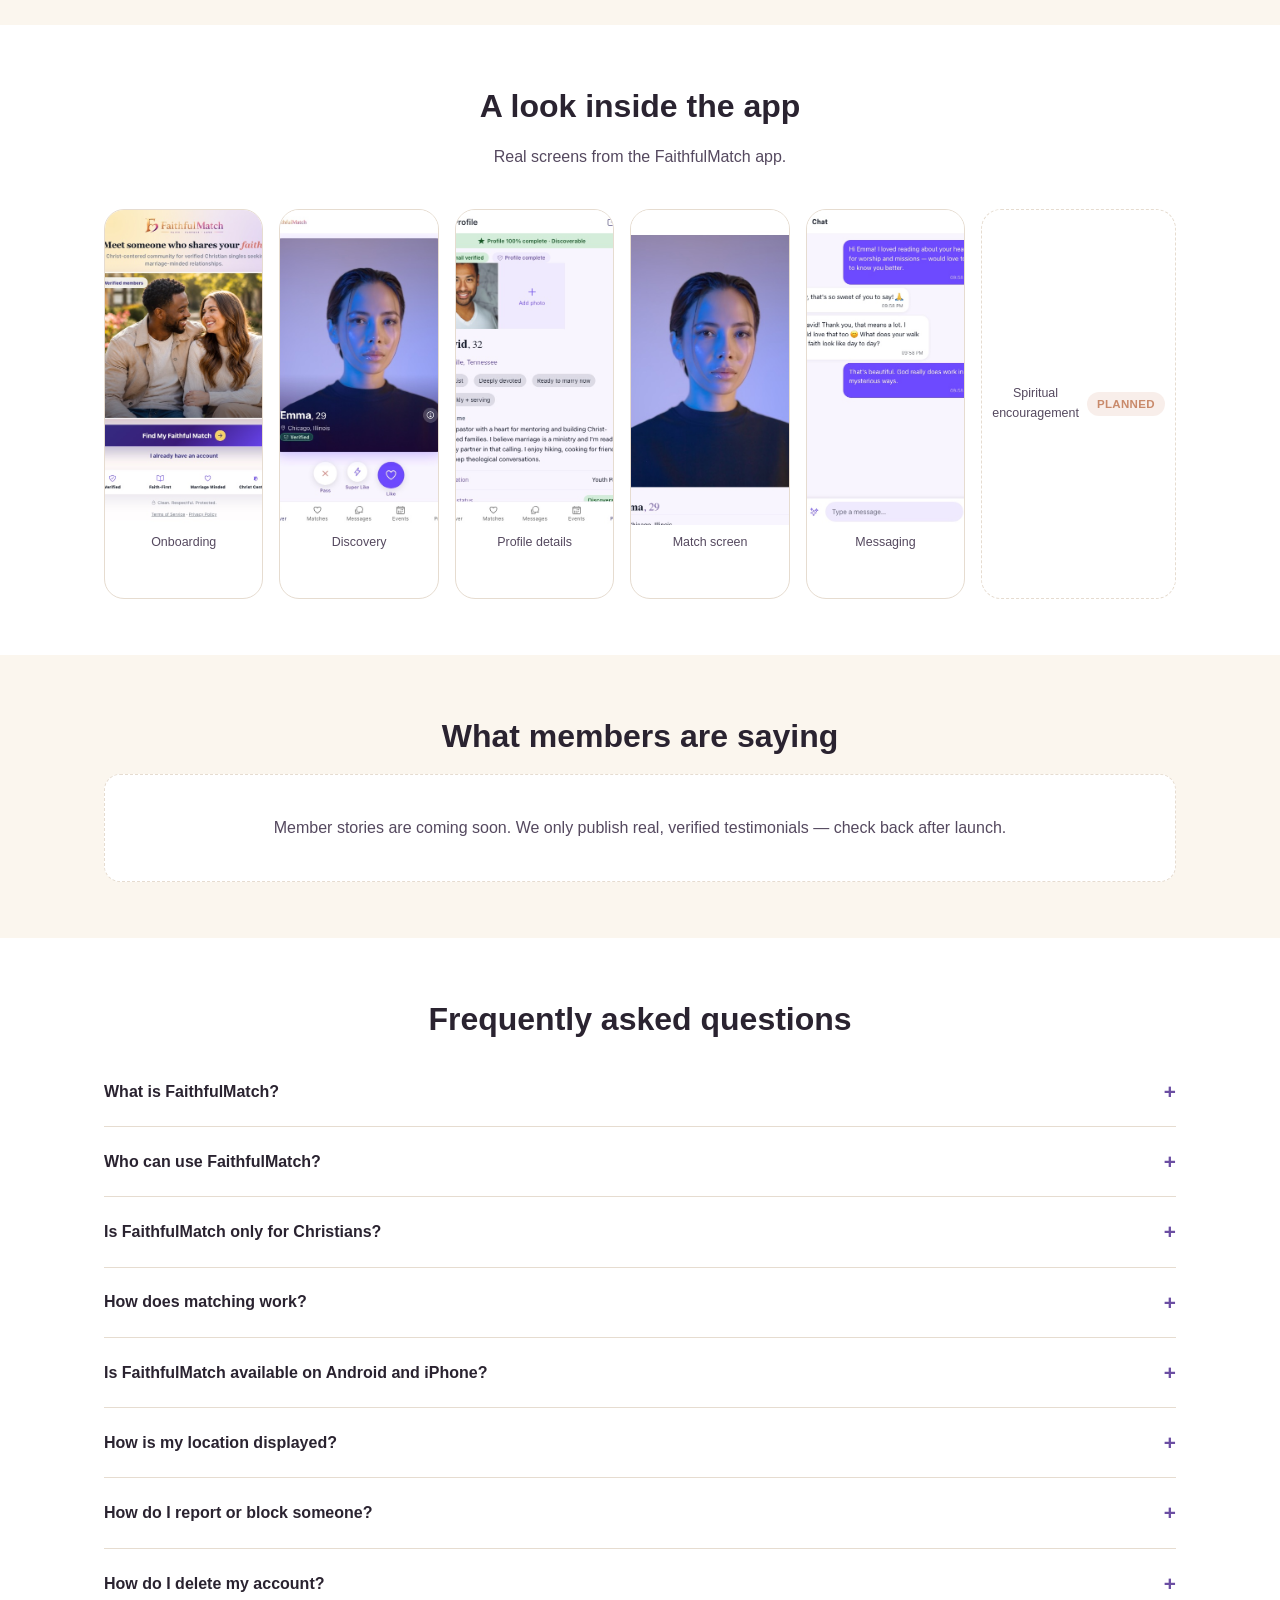
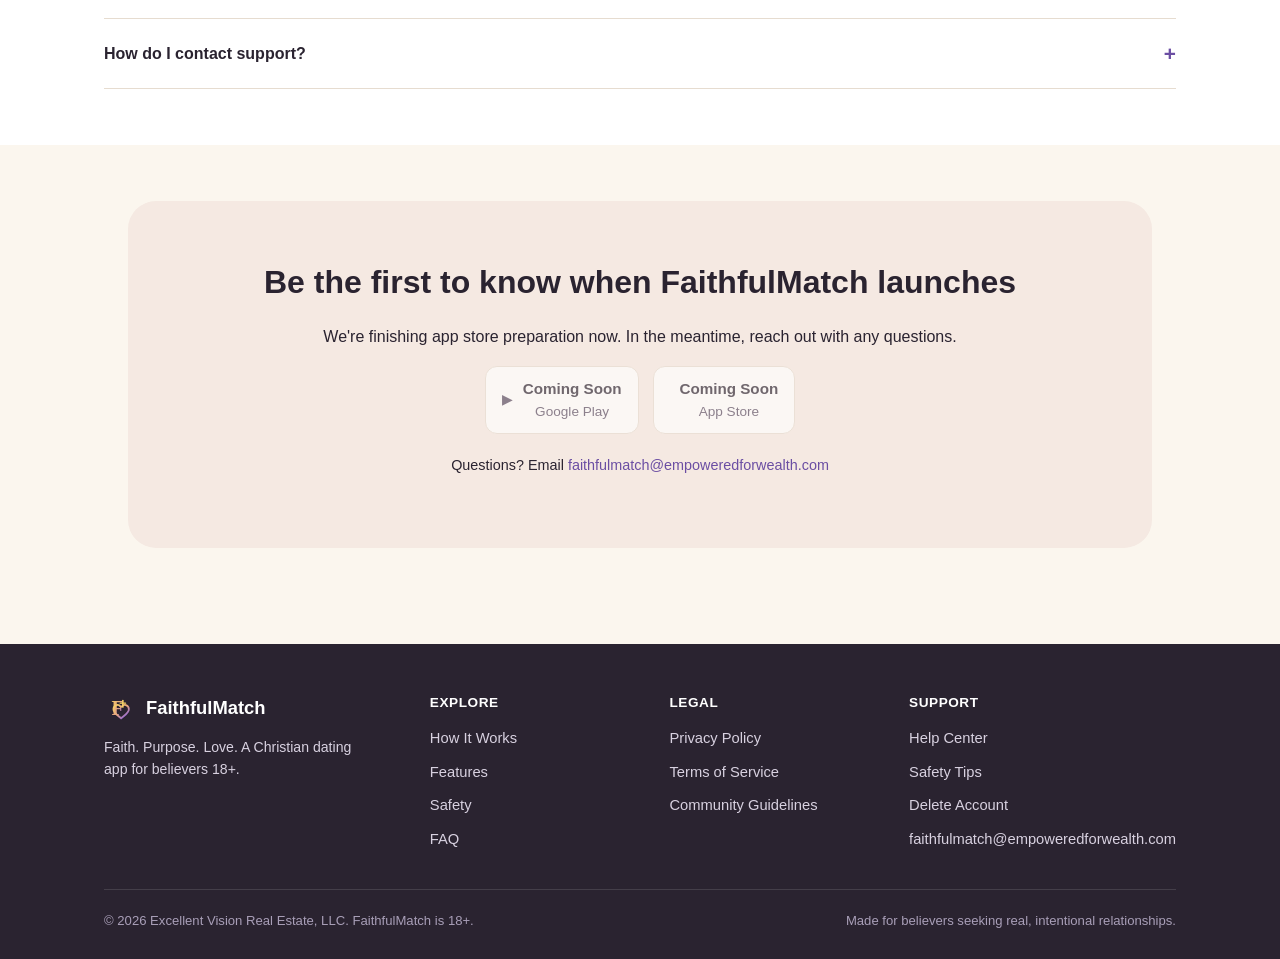
==== commit f0c76a79: "Switch support email to faithfulmatch@empoweredforwealth.com Updated config.js and all hardcoded mai" ====
--- a/index.html
+++ b/index.html
@@ -212,7 +212,7 @@
         <details class="faq-item"><summary>How is my location displayed?</summary><p>Other members only ever see an approximate distance (for example, "5 miles away"). Your precise location is never shown to other users.</p></details>
         <details class="faq-item"><summary>How do I report or block someone?</summary><p>You can report or block any user directly from their profile or from within a conversation. See our <a href="safety/">Safety page</a> for details.</p></details>
         <details class="faq-item"><summary>How do I delete my account?</summary><p>You can delete your account from Settings inside the app, or by contacting support. Full instructions are on our <a href="account-deletion/">Account Deletion page</a>.</p></details>
-        <details class="faq-item"><summary>How do I contact support?</summary><p>Email us at <a href="support/" data-support-email>info@excellentvisionrealestate.com</a>, or visit our <a href="support/">Support page</a>.</p></details>
+        <details class="faq-item"><summary>How do I contact support?</summary><p>Email us at <a href="support/" data-support-email>faithfulmatch@empoweredforwealth.com</a>, or visit our <a href="support/">Support page</a>.</p></details>
       </div>
     </div>
   </section>
@@ -226,7 +226,7 @@
           <a class="store-badge is-disabled" data-store="google-play" aria-disabled="true" tabindex="-1"><span>▶</span><span><strong>Coming Soon</strong>Google Play</span></a>
           <a class="store-badge is-disabled" data-store="app-store" aria-disabled="true" tabindex="-1"><span></span><span><strong>Coming Soon</strong>App Store</span></a>
         </div>
-        <p style="margin-top:20px; font-size:0.9rem;">Questions? Email <a data-support-email href="mailto:info@excellentvisionrealestate.com">info@excellentvisionrealestate.com</a></p>
+        <p style="margin-top:20px; font-size:0.9rem;">Questions? Email <a data-support-email href="mailto:faithfulmatch@empoweredforwealth.com">faithfulmatch@empoweredforwealth.com</a></p>
       </div>
     </div>
   </section>
@@ -266,7 +266,7 @@
           <li><a href="support/">Help Center</a></li>
           <li><a href="safety/">Safety Tips</a></li>
           <li><a href="account-deletion/">Delete Account</a></li>
-          <li><a data-support-email href="mailto:info@excellentvisionrealestate.com">info@excellentvisionrealestate.com</a></li>
+          <li><a data-support-email href="mailto:faithfulmatch@empoweredforwealth.com">faithfulmatch@empoweredforwealth.com</a></li>
         </ul>
       </div>
     </div>
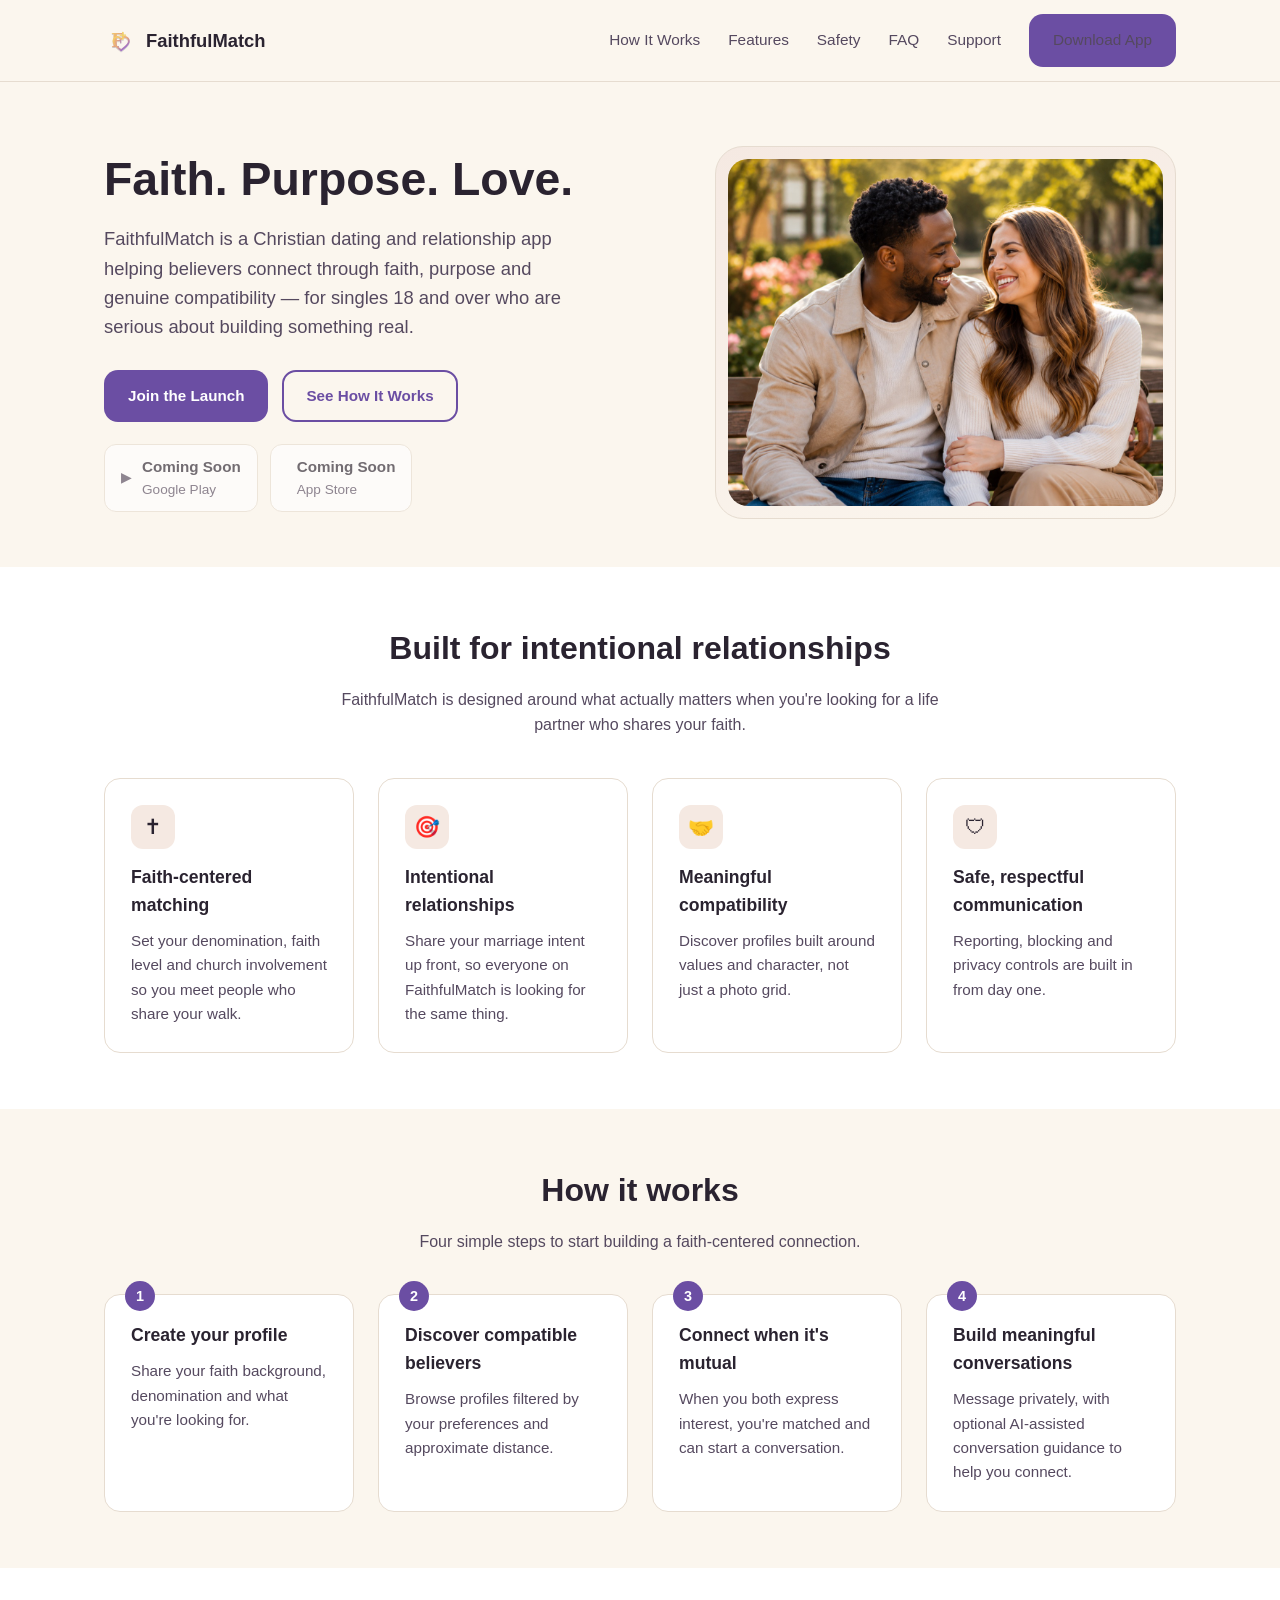
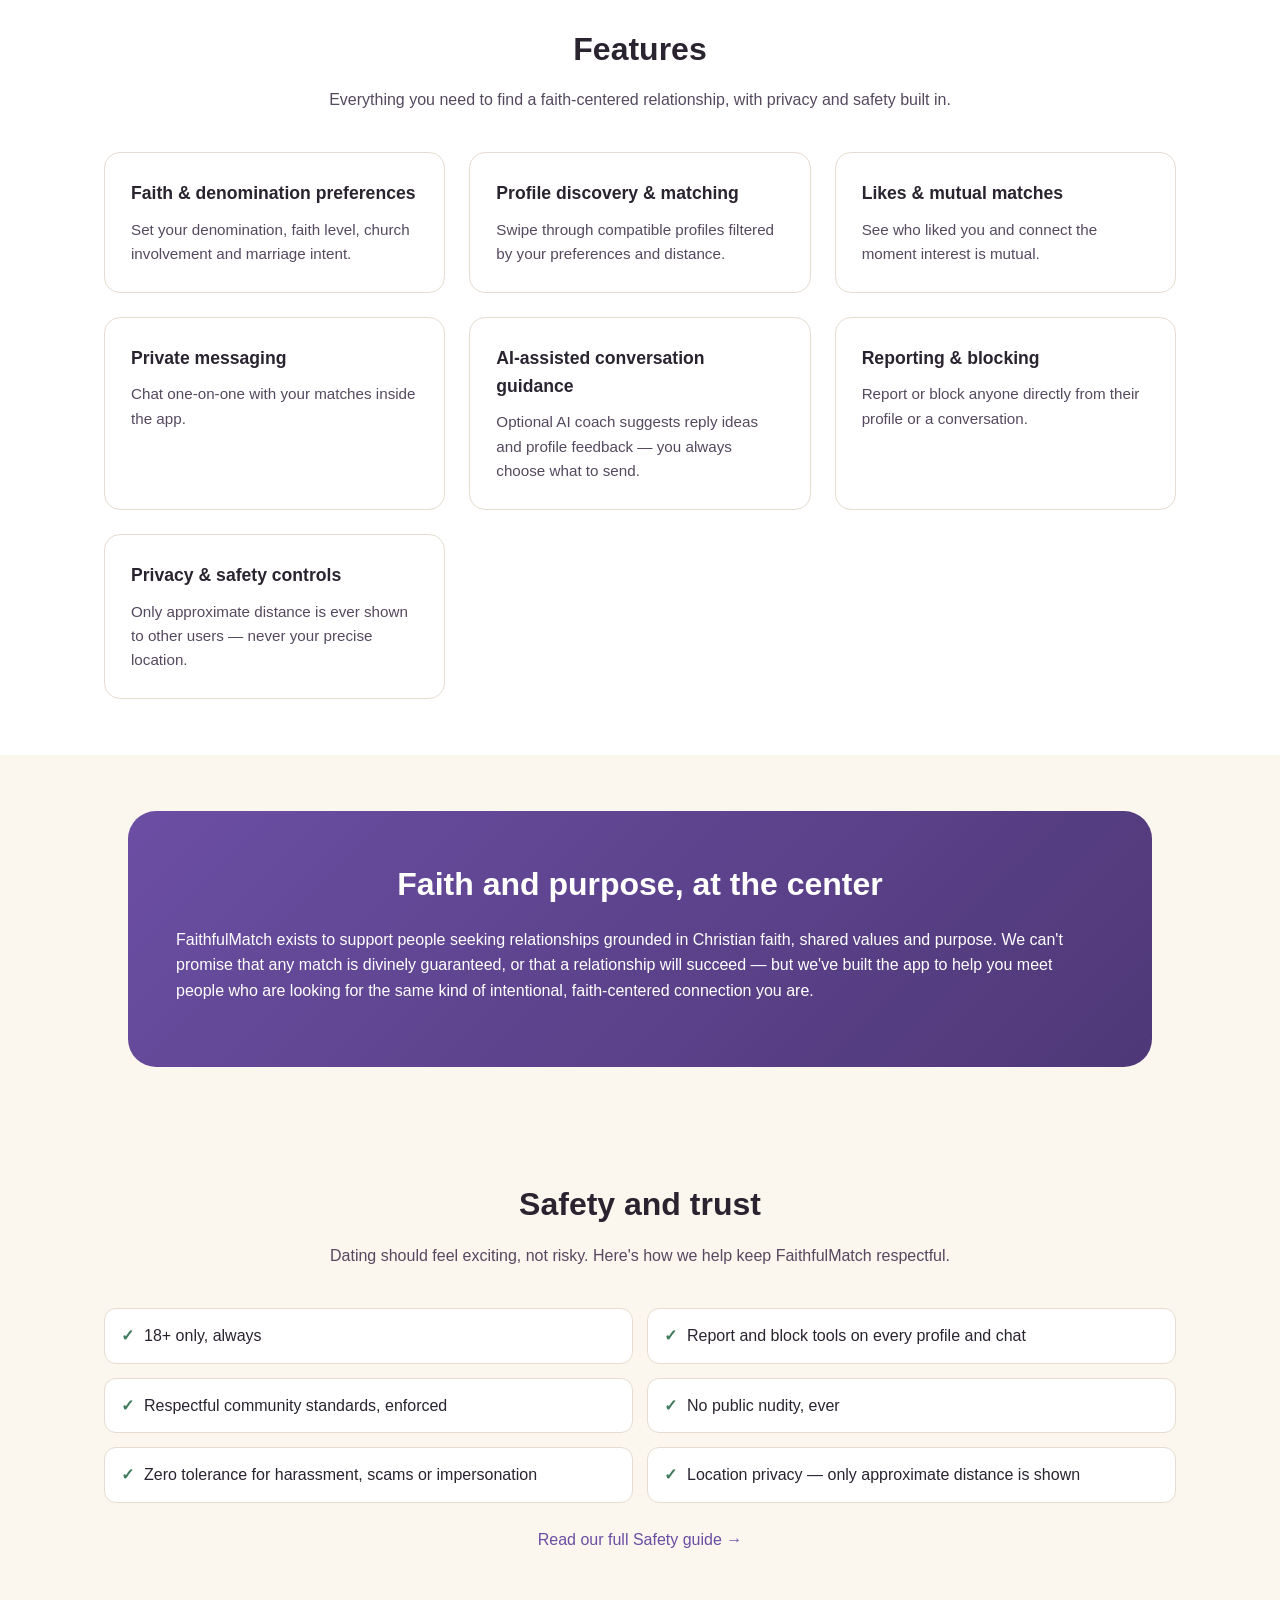
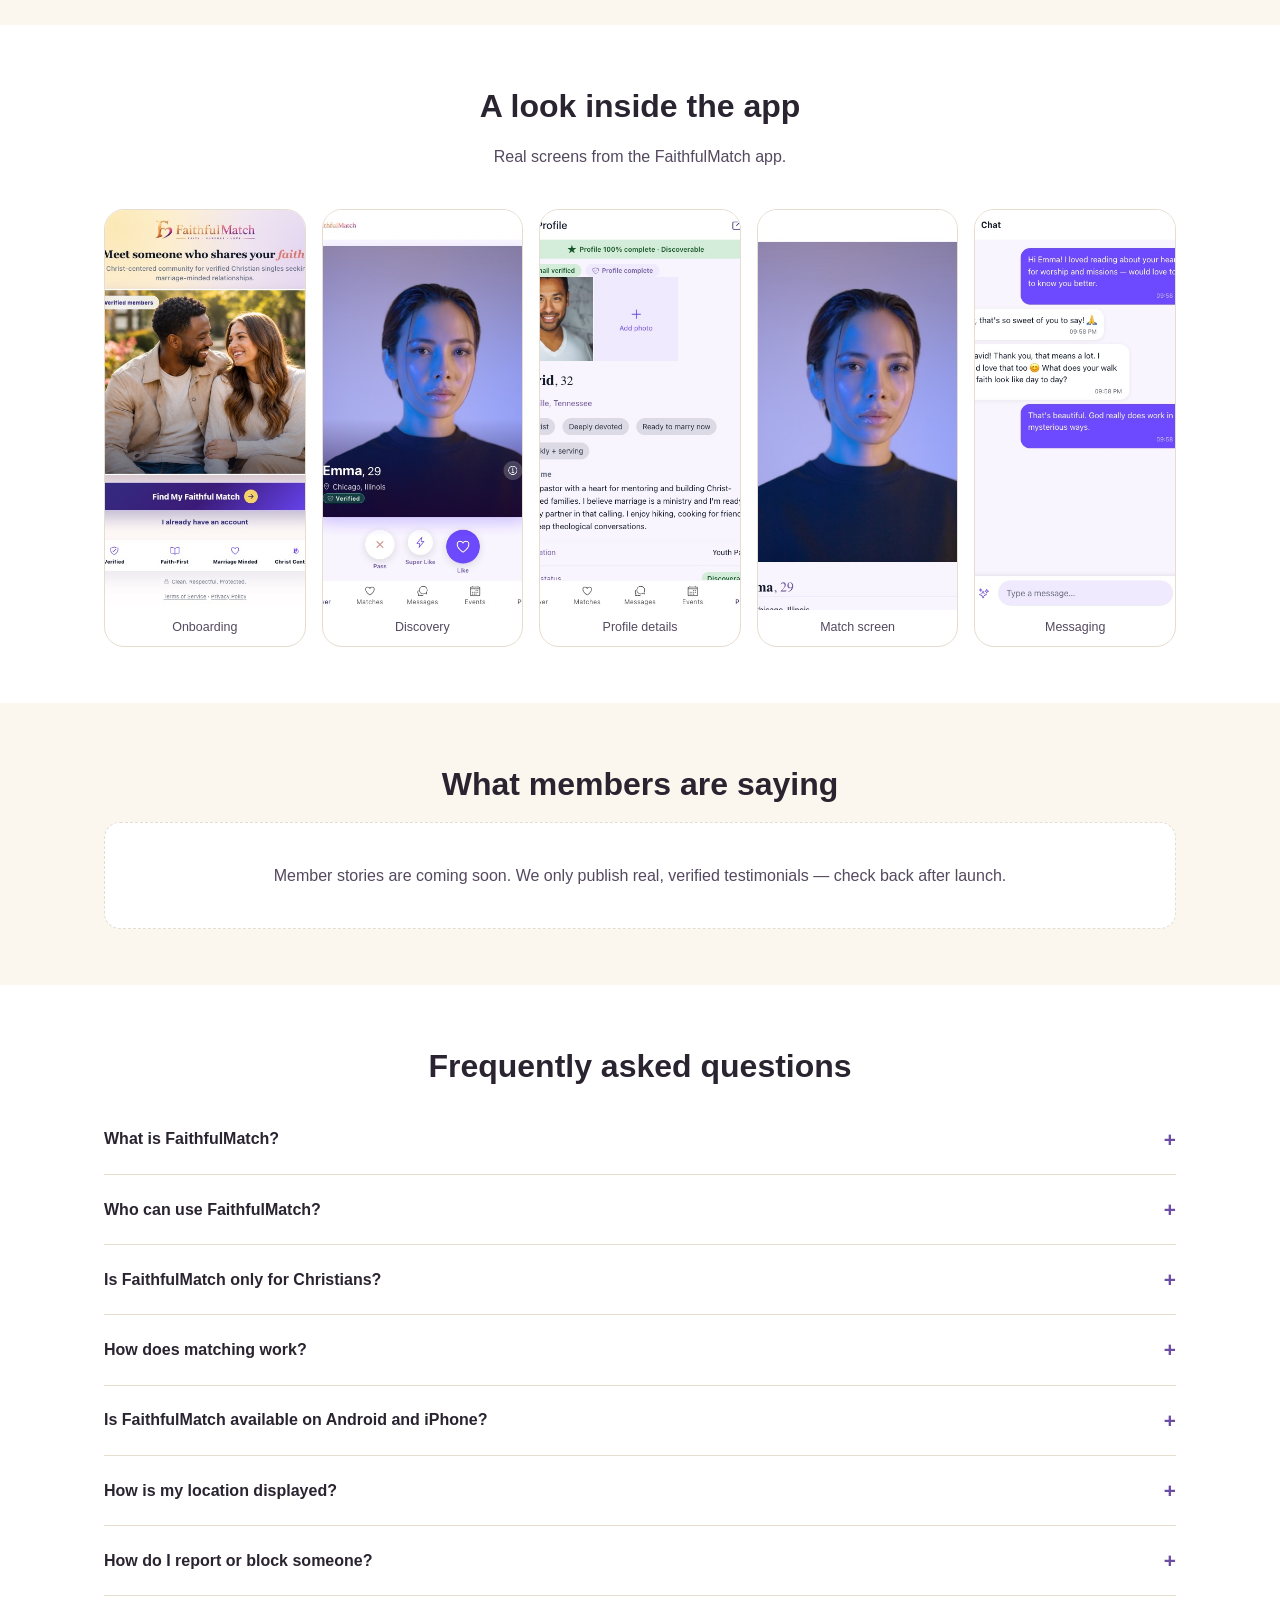
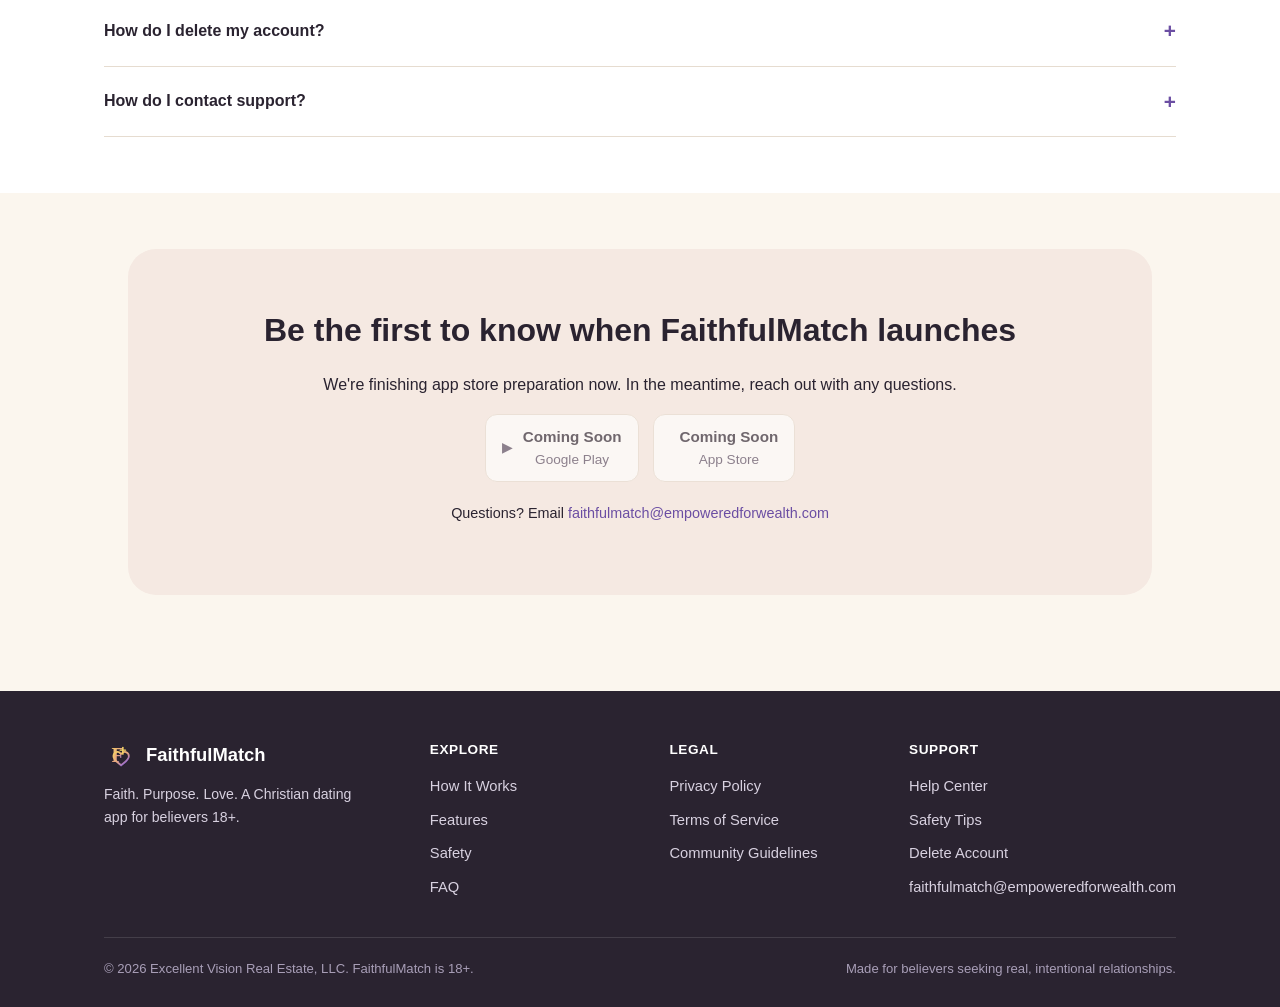
==== commit 7cfe82d9: "Fix cached-CSS image rendering + hide unbuilt Spiritual encouragement - Add ?v=2 cache-buster to all" ====
--- a/index.html
+++ b/index.html
@@ -13,7 +13,7 @@
 <meta property="og:image" content="https://empoweredforwealth.com/faithfulmatch/assets/images/brand/wordmark-horizontal.png">
 <meta name="twitter:card" content="summary_large_image">
 <link rel="icon" href="assets/images/brand/favicon.svg" type="image/svg+xml">
-<link rel="stylesheet" href="assets/css/style.css">
+<link rel="stylesheet" href="assets/css/style.css?v=2">
 </head>
 <body>
 <a href="#main" class="skip-link">Skip to content</a>
@@ -128,7 +128,9 @@
         <div class="card"><h3>Likes &amp; mutual matches</h3><p>See who liked you and connect the moment interest is mutual.</p></div>
         <div class="card"><h3>Private messaging</h3><p>Chat one-on-one with your matches inside the app.</p></div>
         <div class="card"><h3>AI-assisted conversation guidance</h3><p>Optional AI coach suggests reply ideas and profile feedback — you always choose what to send.</p></div>
+        <!-- Daily spiritual encouragement — feature not built yet; re-enable once it ships.
         <div class="card"><h3>Daily spiritual encouragement <span class="feature-planned">Planned</span></h3><p>A daily faith-based encouragement feature is planned for a future release.</p></div>
+        -->
         <div class="card"><h3>Reporting &amp; blocking</h3><p>Report or block anyone directly from their profile or a conversation.</p></div>
         <div class="card"><h3>Privacy &amp; safety controls</h3><p>Only approximate distance is ever shown to other users — never your precise location.</p></div>
       </div>
@@ -185,7 +187,9 @@
           <img src="assets/images/screenshots/messaging.jpg" alt="Private messaging conversation" loading="lazy">
           <figcaption>Messaging</figcaption>
         </figure>
+        <!-- Spiritual encouragement — feature not built yet; re-enable this slot once it ships.
         <div class="screenshot-placeholder">Spiritual encouragement<br><span class="feature-planned">Planned</span></div>
+        -->
       </div>
     </div>
   </section>
@@ -277,7 +281,7 @@
   </div>
 </footer>
 
-<script src="assets/js/config.js"></script>
-<script src="assets/js/main.js"></script>
+<script src="assets/js/config.js?v=2"></script>
+<script src="assets/js/main.js?v=2"></script>
 </body>
 </html>
--- a/assets/css/style.css
+++ b/assets/css/style.css
@@ -312,7 +312,7 @@
 
 .screenshot-strip {
   display: grid;
-  grid-template-columns: repeat(6, 1fr);
+  grid-template-columns: repeat(5, 1fr);
   gap: 16px;
 }
 .screenshot-placeholder {
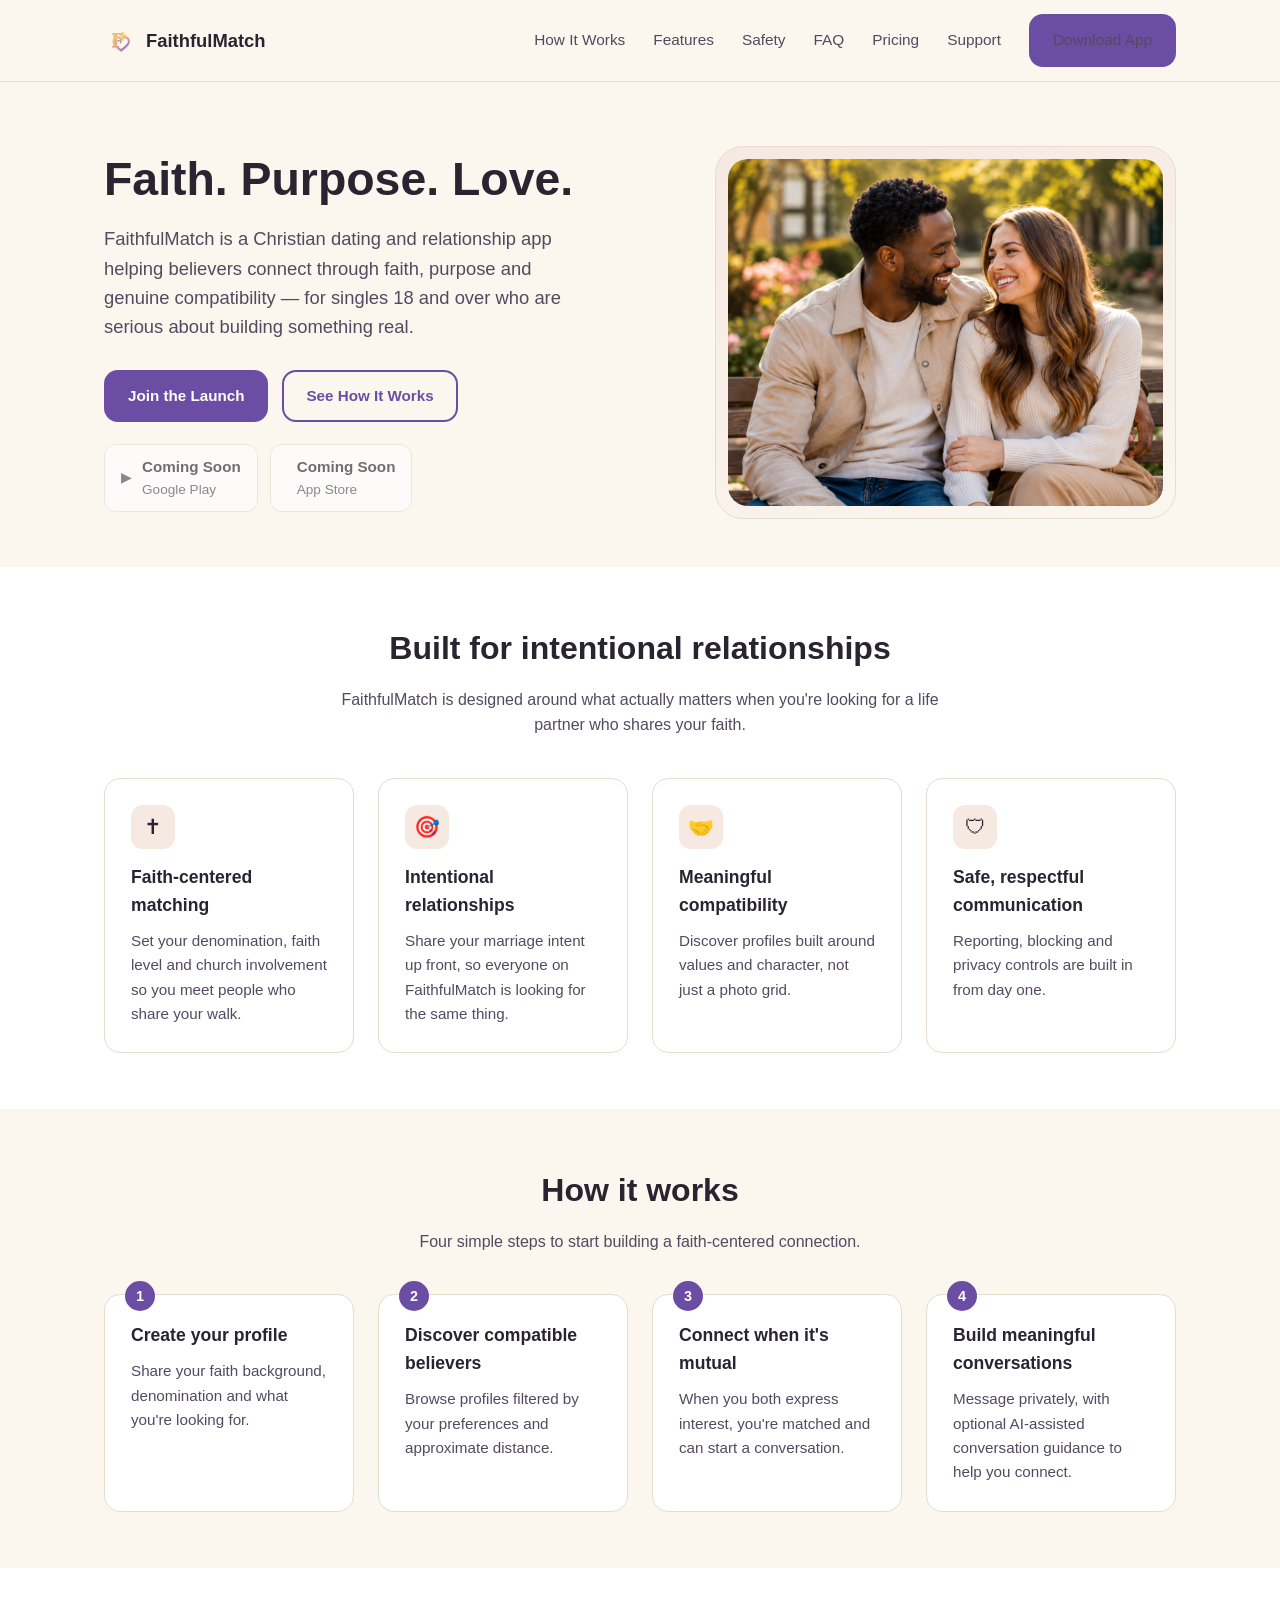
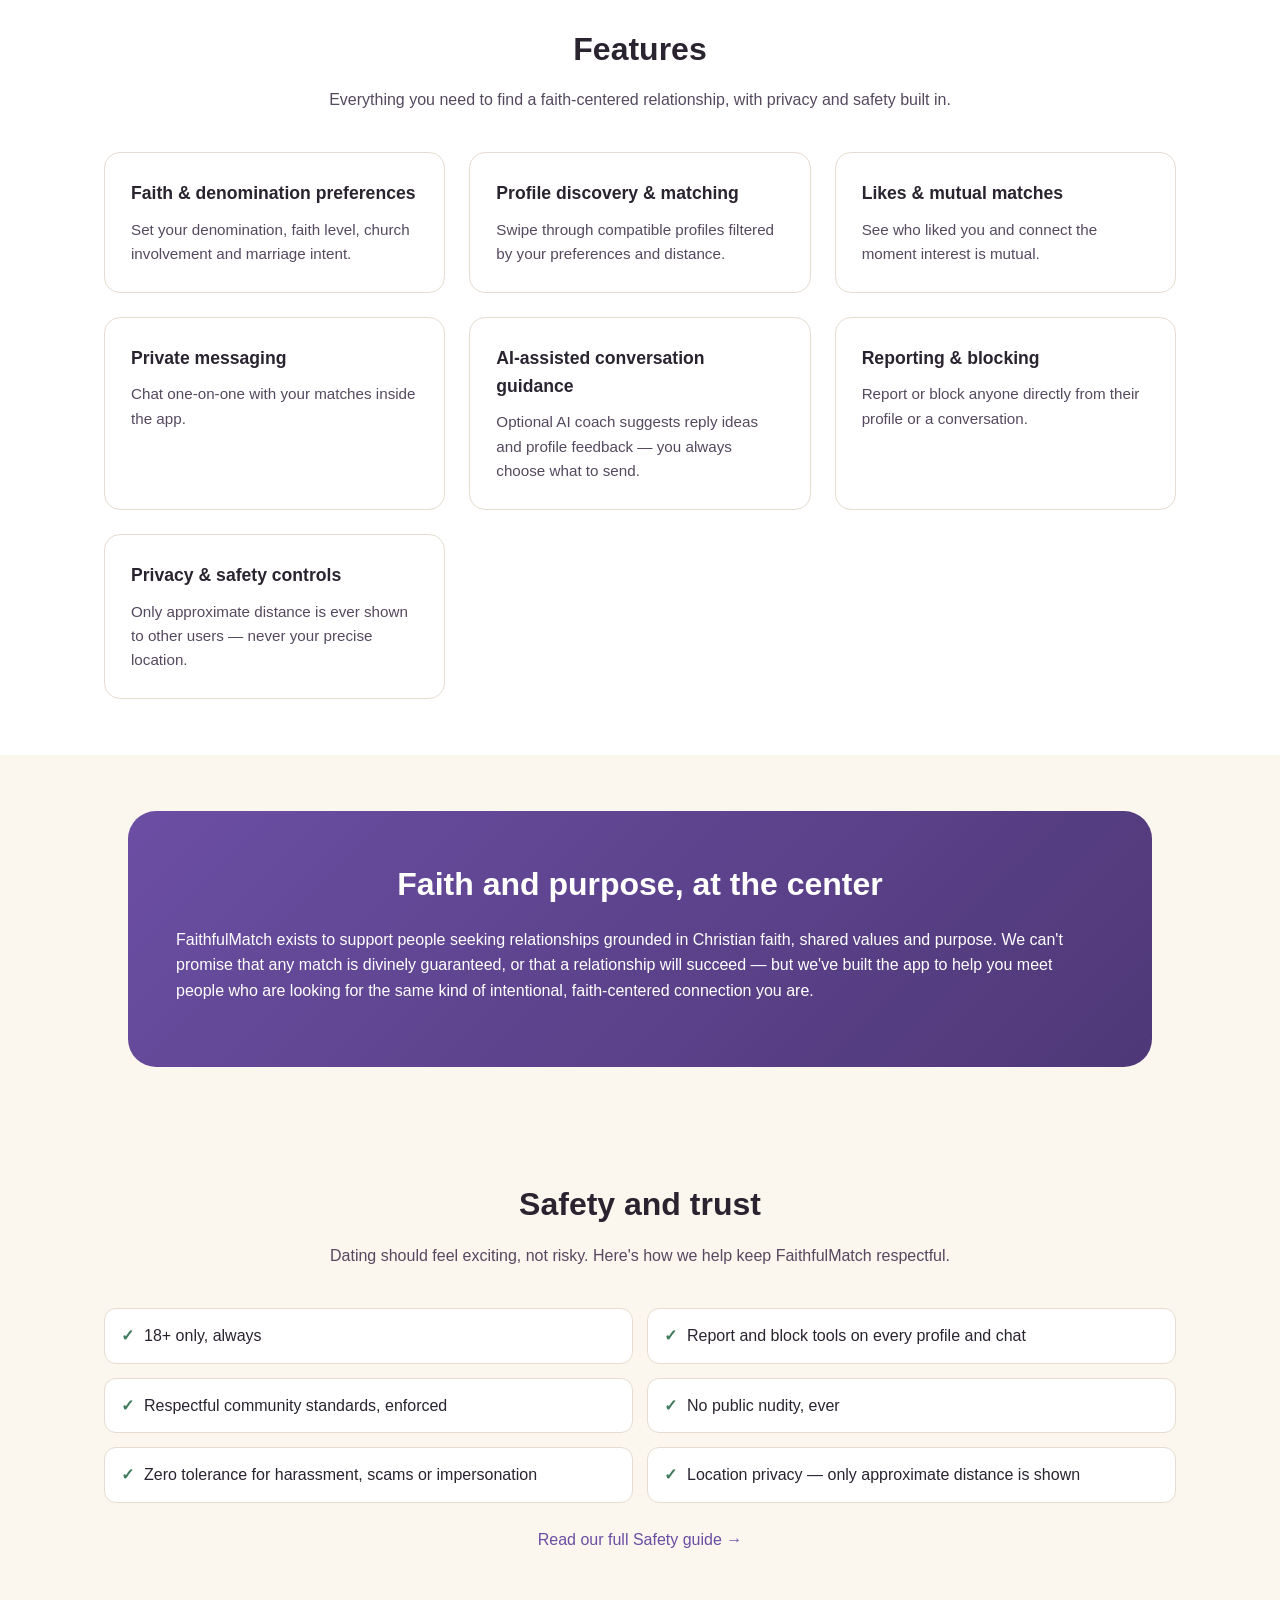
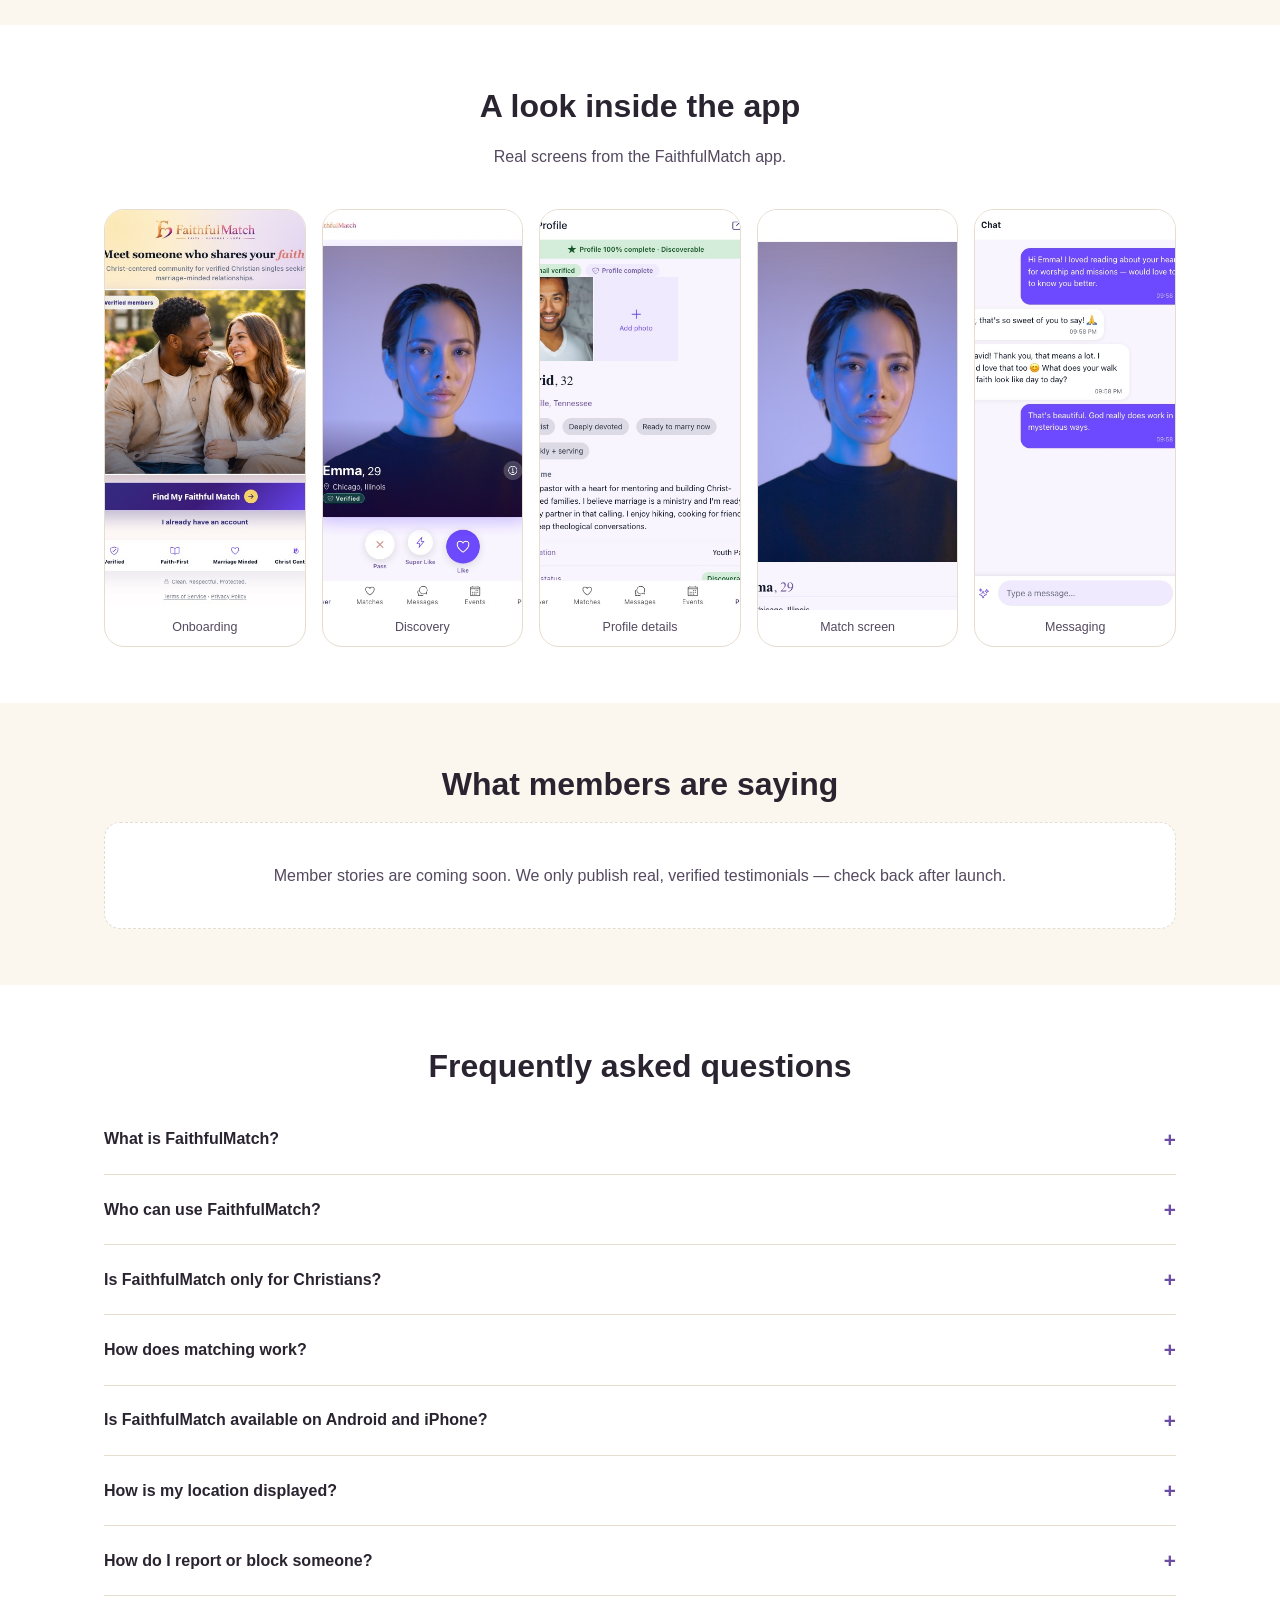
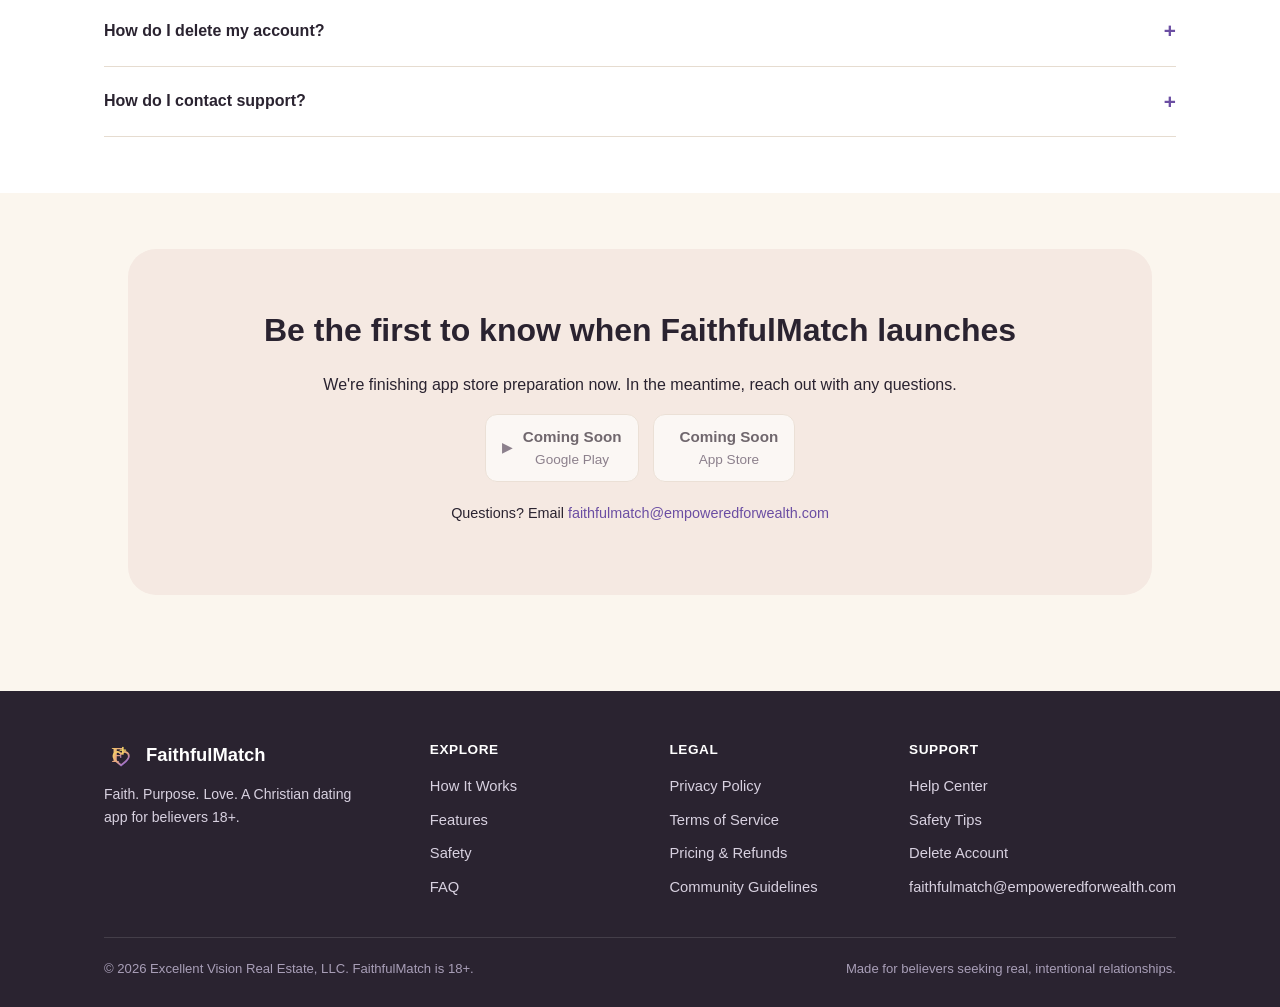
==== commit c45ac59a: "feat(site): pricing, billing and refund policy page Stripe reviews the business website during activ" ====
--- a/index.html
+++ b/index.html
@@ -5,12 +5,12 @@
 <meta name="viewport" content="width=device-width, initial-scale=1.0">
 <title>FaithfulMatch — Faith. Purpose. Love.</title>
 <meta name="description" content="FaithfulMatch is a Christian dating app helping believers connect through faith, purpose and genuine compatibility. 18+.">
-<link rel="canonical" href="https://empoweredforwealth.com/faithfulmatch/">
+<link rel="canonical" href="https://faithfulmatch.love/">
 <meta property="og:type" content="website">
 <meta property="og:title" content="FaithfulMatch — Faith. Purpose. Love.">
 <meta property="og:description" content="A Christian dating and relationship app helping believers connect through faith, purpose and genuine compatibility.">
-<meta property="og:url" content="https://empoweredforwealth.com/faithfulmatch/">
-<meta property="og:image" content="https://empoweredforwealth.com/faithfulmatch/assets/images/brand/wordmark-horizontal.png">
+<meta property="og:url" content="https://faithfulmatch.love/">
+<meta property="og:image" content="https://faithfulmatch.love/assets/images/brand/wordmark-horizontal.png">
 <meta name="twitter:card" content="summary_large_image">
 <link rel="icon" href="assets/images/brand/favicon.svg" type="image/svg+xml">
 <link rel="stylesheet" href="assets/css/style.css?v=2">
@@ -30,6 +30,7 @@
       <a href="#features">Features</a>
       <a href="#safety">Safety</a>
       <a href="#faq">FAQ</a>
+      <a href="pricing/">Pricing</a>
       <a href="support/">Support</a>
       <a href="#download" class="btn btn-primary">Download App</a>
     </nav>
@@ -216,7 +217,7 @@
         <details class="faq-item"><summary>How is my location displayed?</summary><p>Other members only ever see an approximate distance (for example, "5 miles away"). Your precise location is never shown to other users.</p></details>
         <details class="faq-item"><summary>How do I report or block someone?</summary><p>You can report or block any user directly from their profile or from within a conversation. See our <a href="safety/">Safety page</a> for details.</p></details>
         <details class="faq-item"><summary>How do I delete my account?</summary><p>You can delete your account from Settings inside the app, or by contacting support. Full instructions are on our <a href="account-deletion/">Account Deletion page</a>.</p></details>
-        <details class="faq-item"><summary>How do I contact support?</summary><p>Email us at <a href="support/" data-support-email>faithfulmatch@empoweredforwealth.com</a>, or visit our <a href="support/">Support page</a>.</p></details>
+        <details class="faq-item"><summary>How do I contact support?</summary><p>Email us at <a href="support/" data-support-email>support@faithfulmatch.love</a>, or visit our <a href="support/">Support page</a>.</p></details>
       </div>
     </div>
   </section>
@@ -230,7 +231,7 @@
           <a class="store-badge is-disabled" data-store="google-play" aria-disabled="true" tabindex="-1"><span>▶</span><span><strong>Coming Soon</strong>Google Play</span></a>
           <a class="store-badge is-disabled" data-store="app-store" aria-disabled="true" tabindex="-1"><span></span><span><strong>Coming Soon</strong>App Store</span></a>
         </div>
-        <p style="margin-top:20px; font-size:0.9rem;">Questions? Email <a data-support-email href="mailto:faithfulmatch@empoweredforwealth.com">faithfulmatch@empoweredforwealth.com</a></p>
+        <p style="margin-top:20px; font-size:0.9rem;">Questions? Email <a data-support-email href="mailto:support@faithfulmatch.love">support@faithfulmatch.love</a></p>
       </div>
     </div>
   </section>
@@ -261,6 +262,7 @@
         <ul>
           <li><a href="privacy/">Privacy Policy</a></li>
           <li><a href="terms/">Terms of Service</a></li>
+          <li><a href="pricing/">Pricing &amp; Refunds</a></li>
           <li><a href="community-guidelines/">Community Guidelines</a></li>
         </ul>
       </div>
@@ -270,7 +272,7 @@
           <li><a href="support/">Help Center</a></li>
           <li><a href="safety/">Safety Tips</a></li>
           <li><a href="account-deletion/">Delete Account</a></li>
-          <li><a data-support-email href="mailto:faithfulmatch@empoweredforwealth.com">faithfulmatch@empoweredforwealth.com</a></li>
+          <li><a data-support-email href="mailto:support@faithfulmatch.love">support@faithfulmatch.love</a></li>
         </ul>
       </div>
     </div>
@@ -283,5 +285,6 @@
 
 <script src="assets/js/config.js?v=2"></script>
 <script src="assets/js/main.js?v=2"></script>
+<script src="assets/js/analytics.js?v=1"></script>
 </body>
 </html>
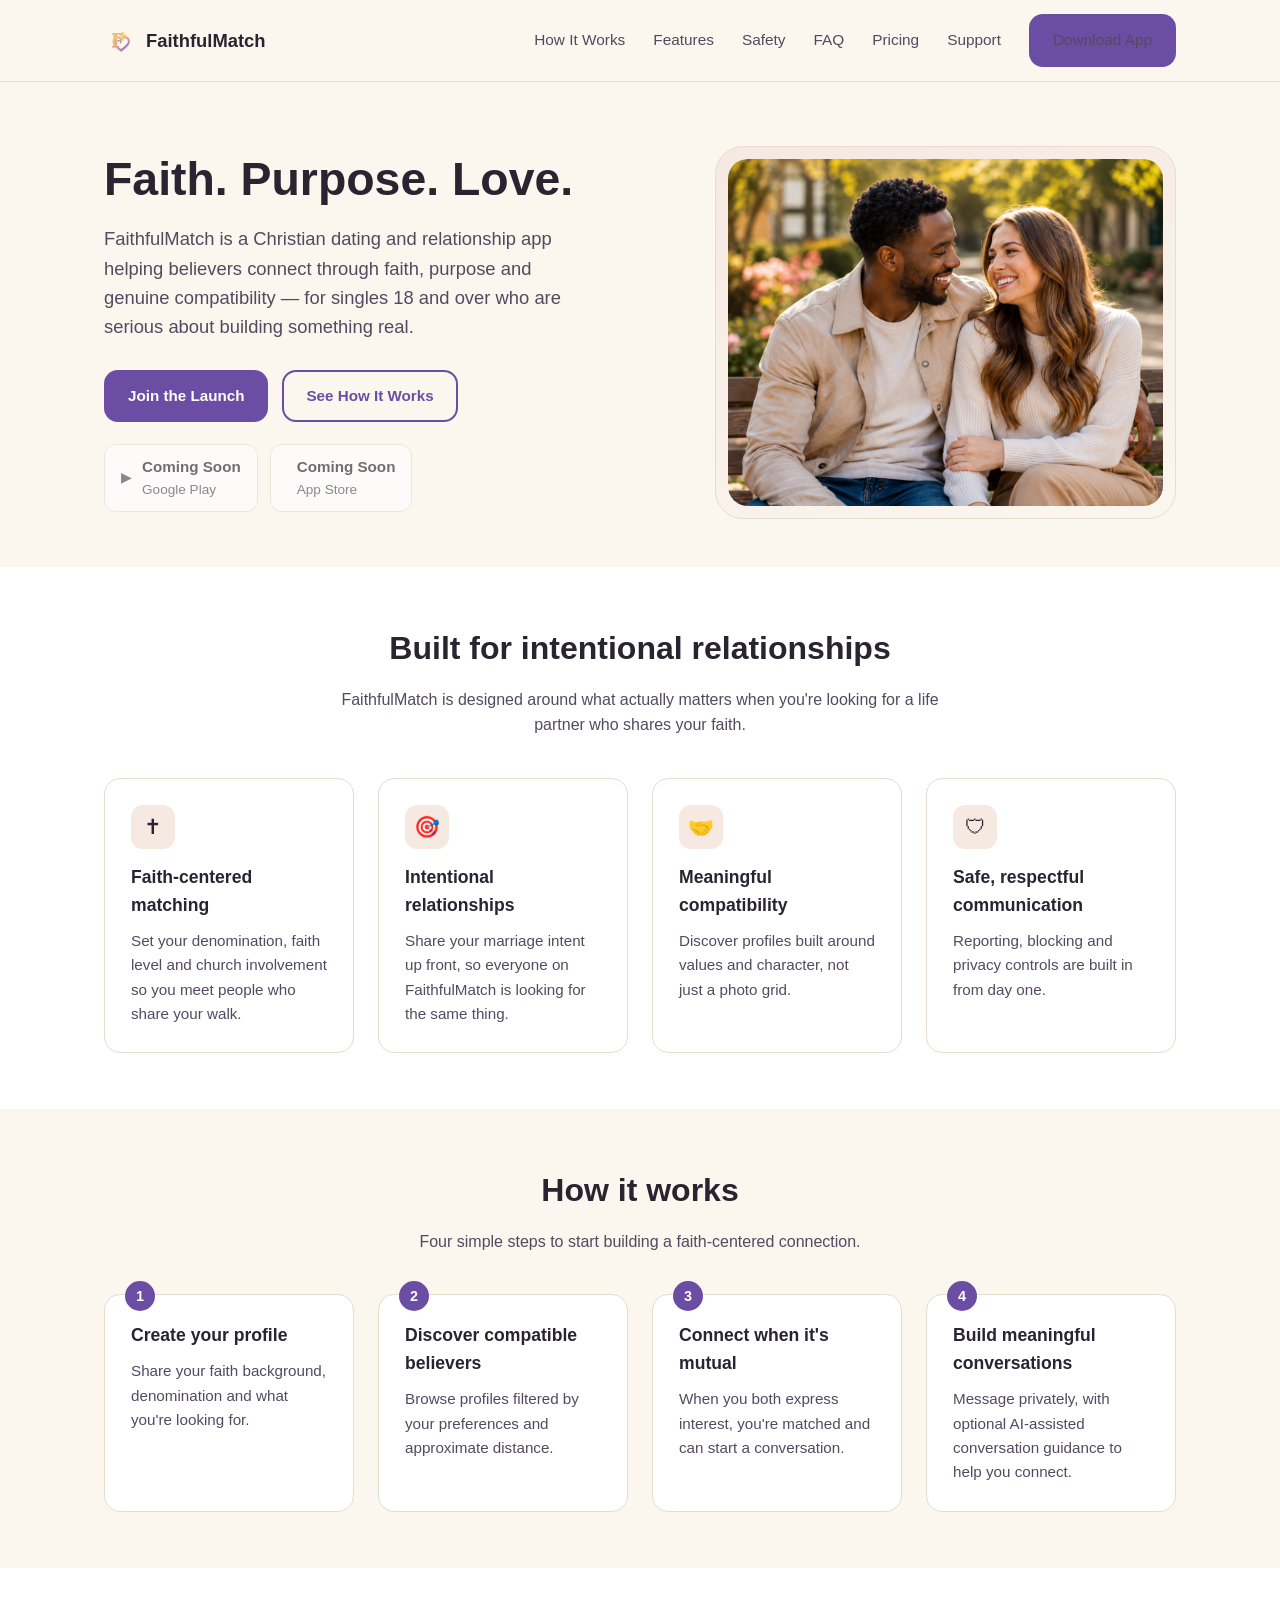
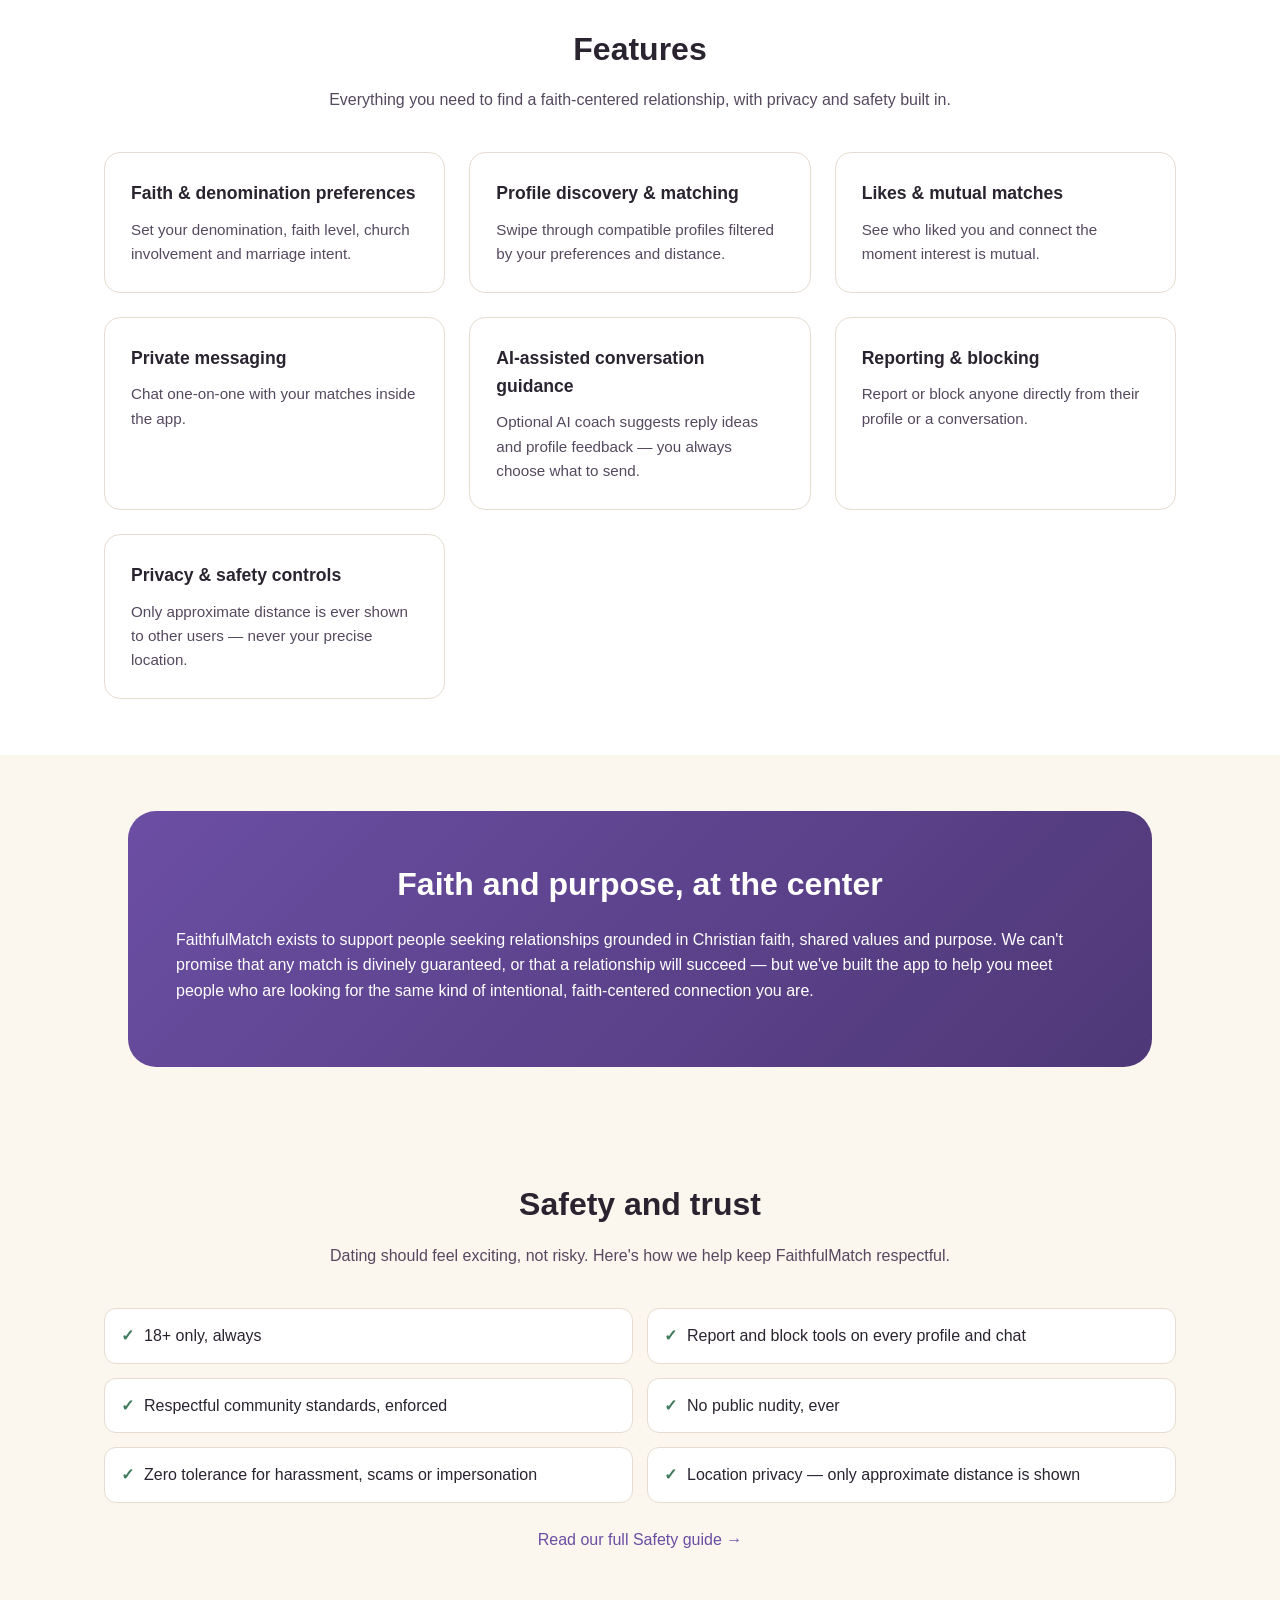
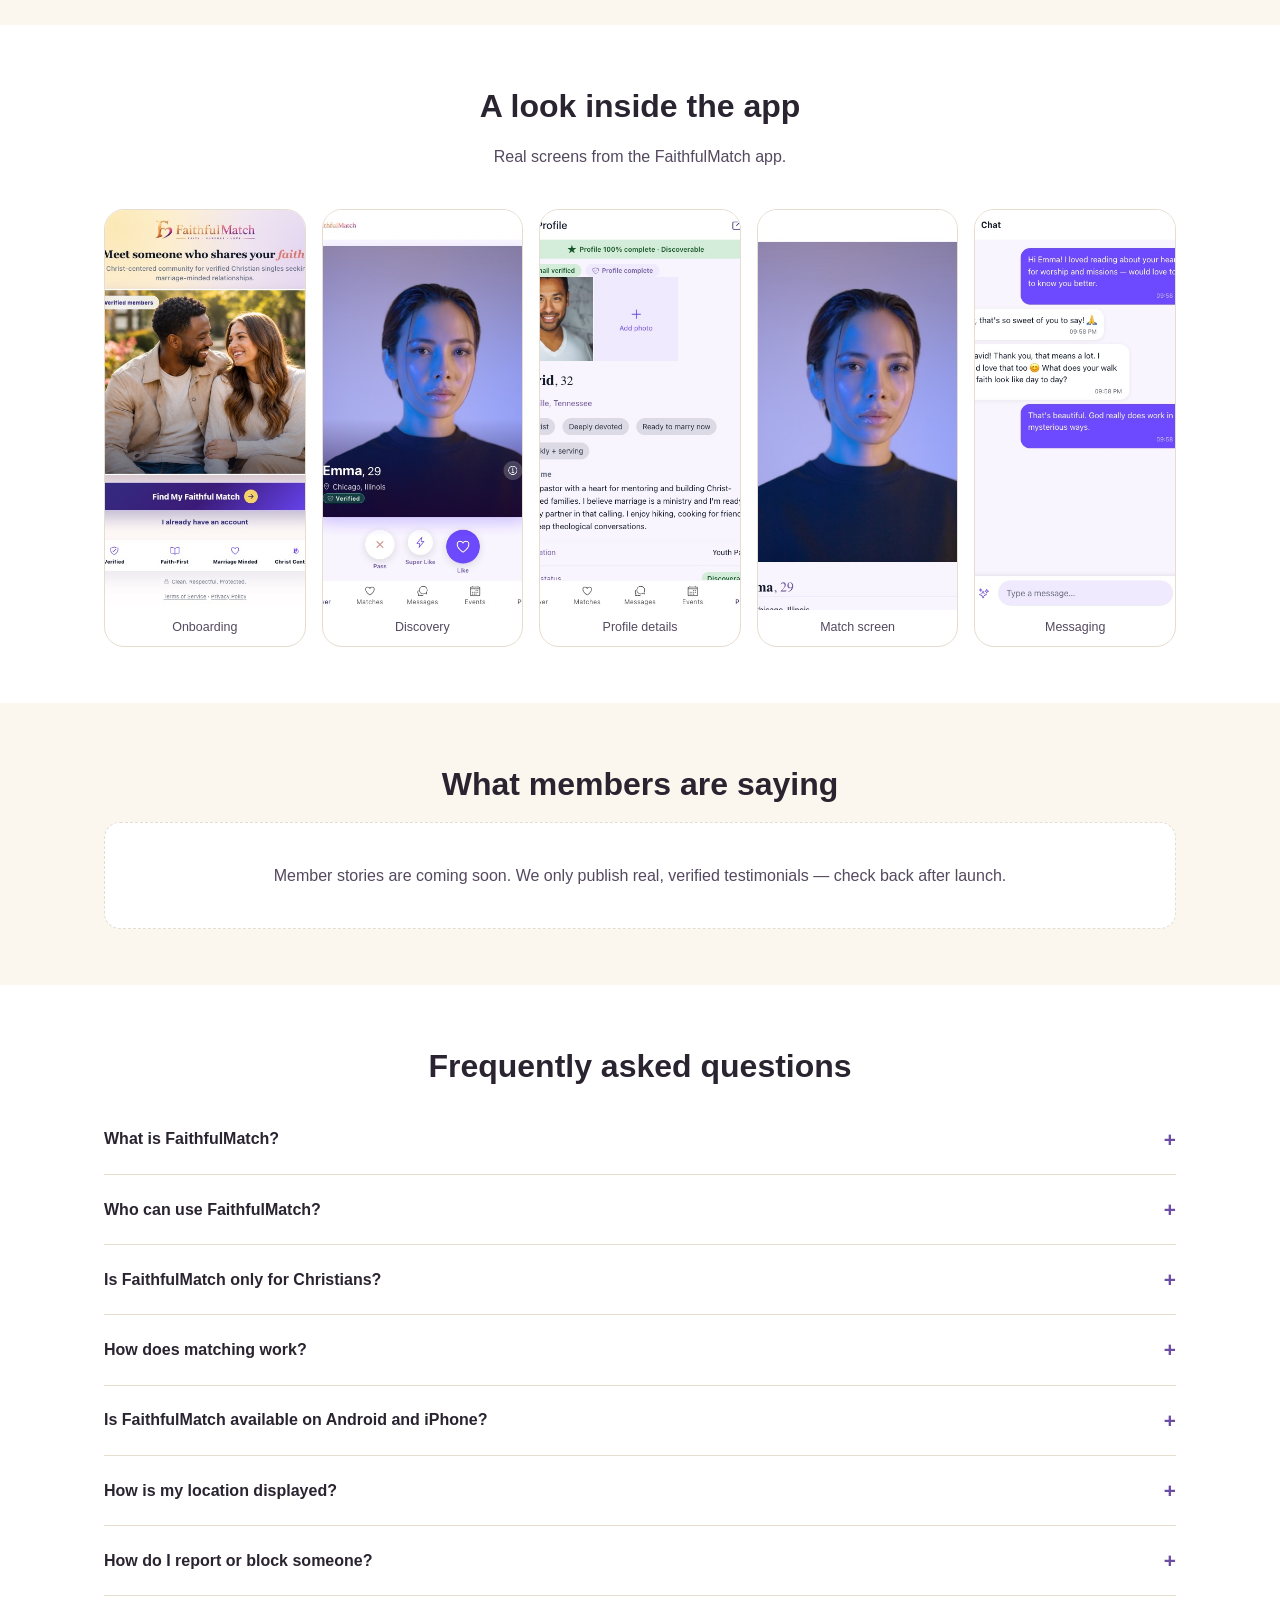
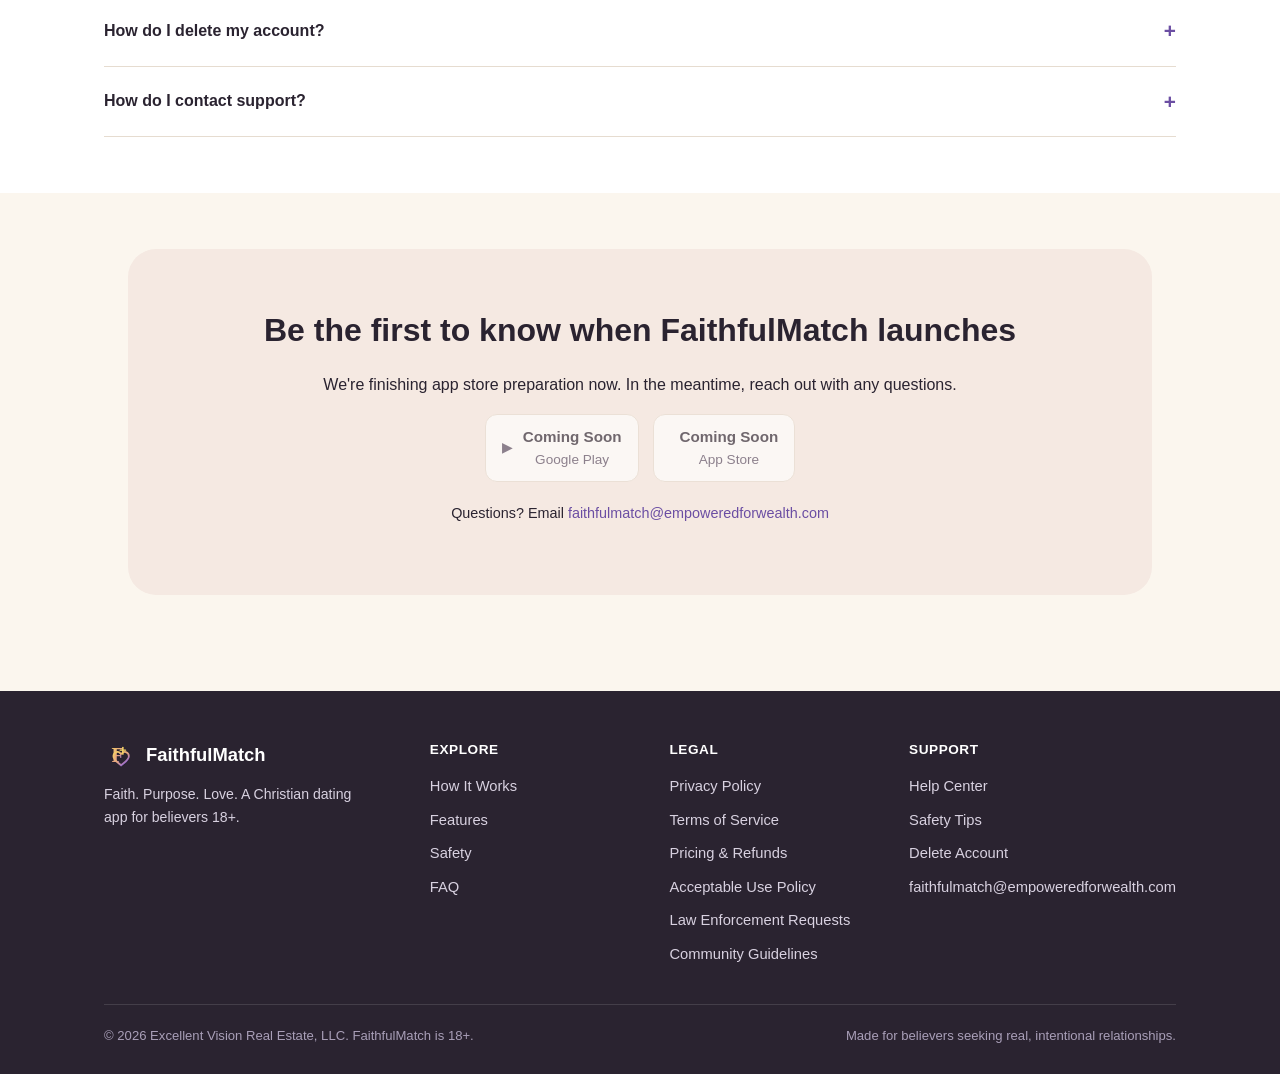
==== commit ffebf00c: "feat(site): anti-trafficking clause, Acceptable Use Policy, law-enforcement protocol Stripe's Dating" ====
--- a/index.html
+++ b/index.html
@@ -263,6 +263,8 @@
           <li><a href="privacy/">Privacy Policy</a></li>
           <li><a href="terms/">Terms of Service</a></li>
           <li><a href="pricing/">Pricing &amp; Refunds</a></li>
+          <li><a href="acceptable-use/">Acceptable Use Policy</a></li>
+          <li><a href="law-enforcement/">Law Enforcement Requests</a></li>
           <li><a href="community-guidelines/">Community Guidelines</a></li>
         </ul>
       </div>
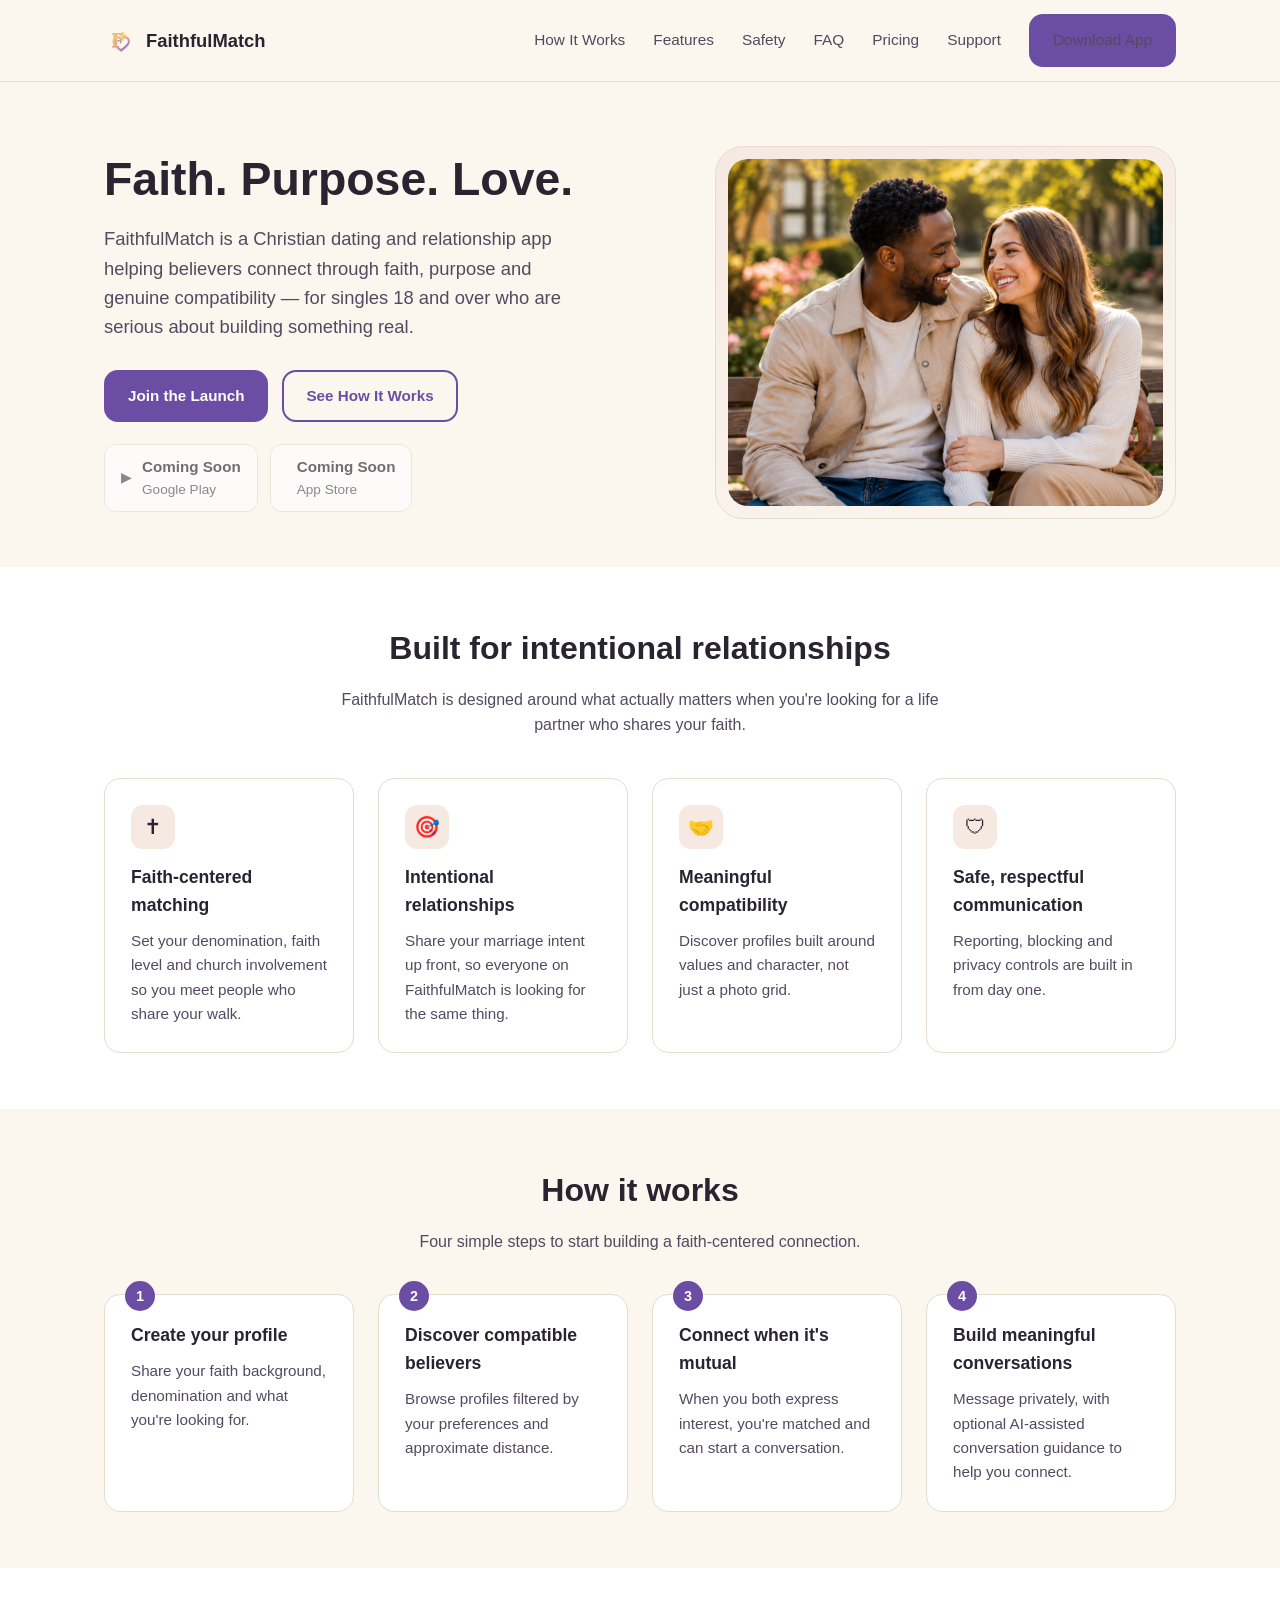
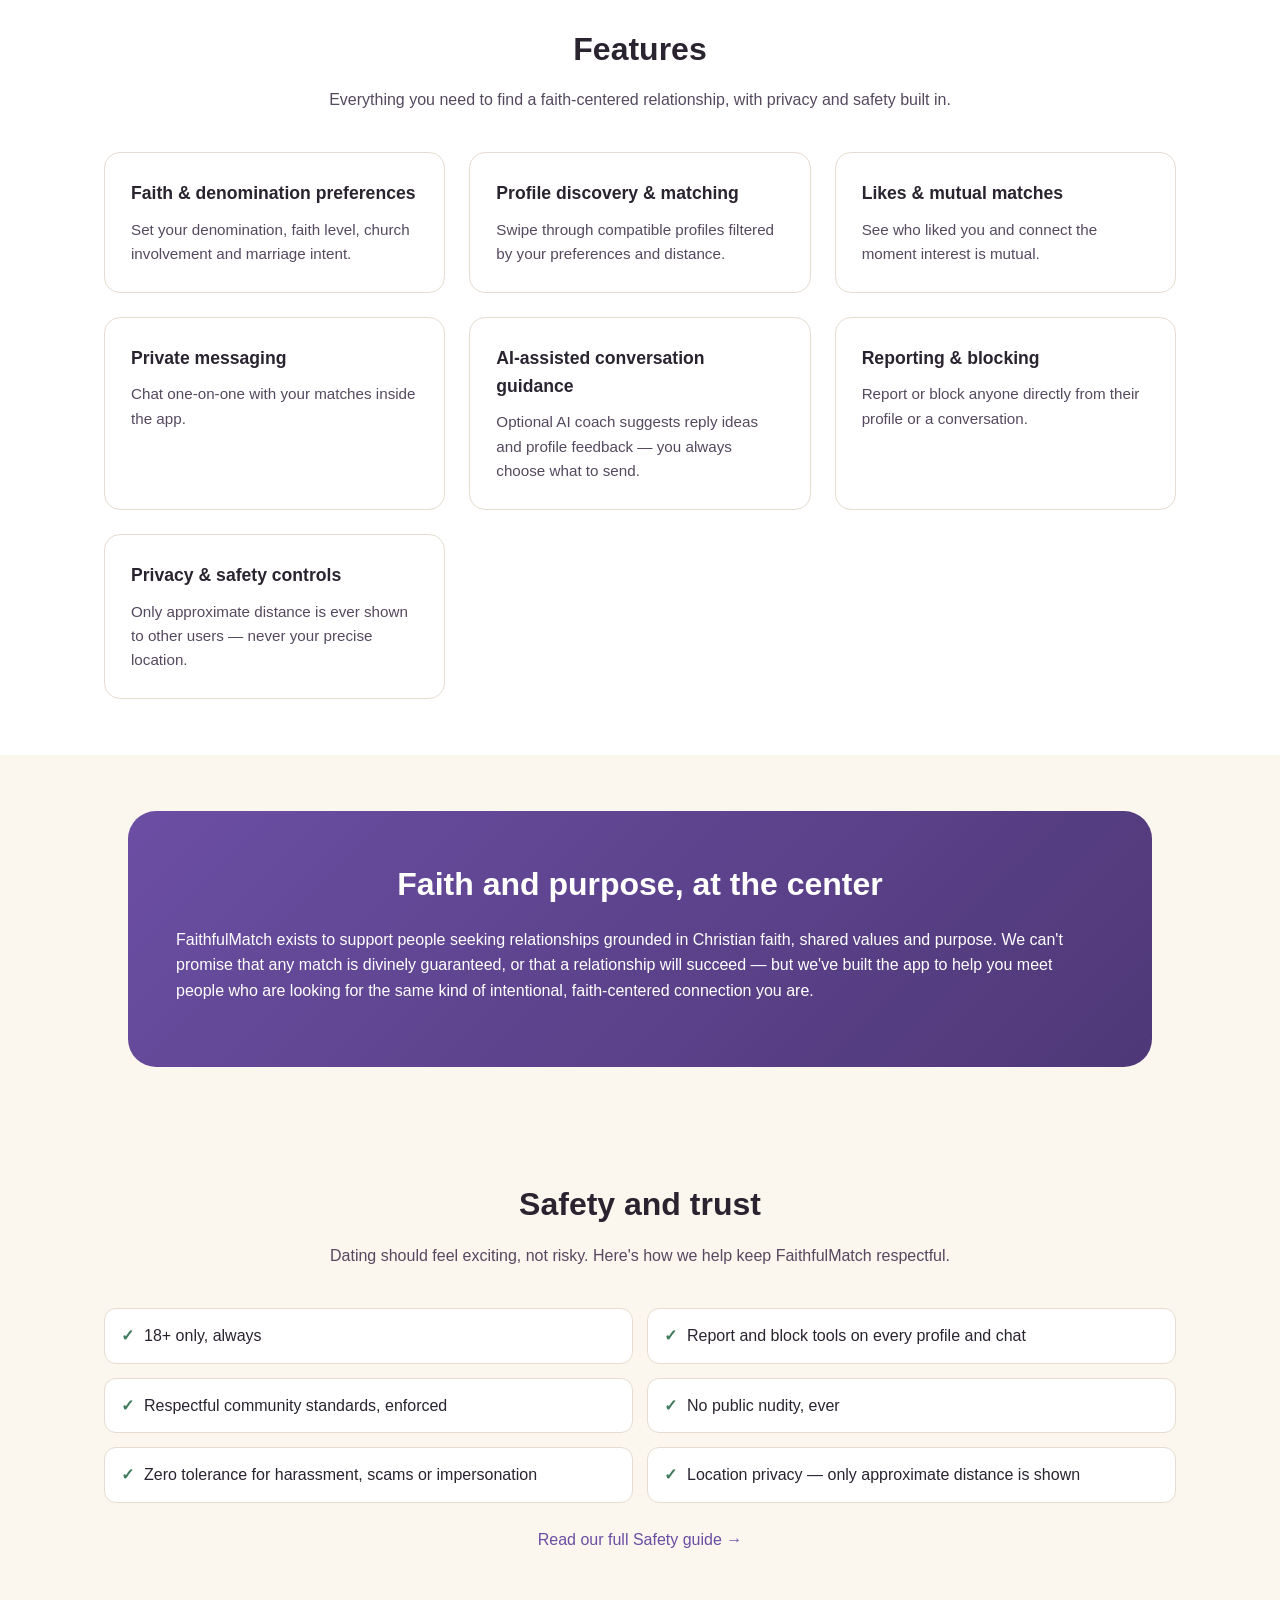
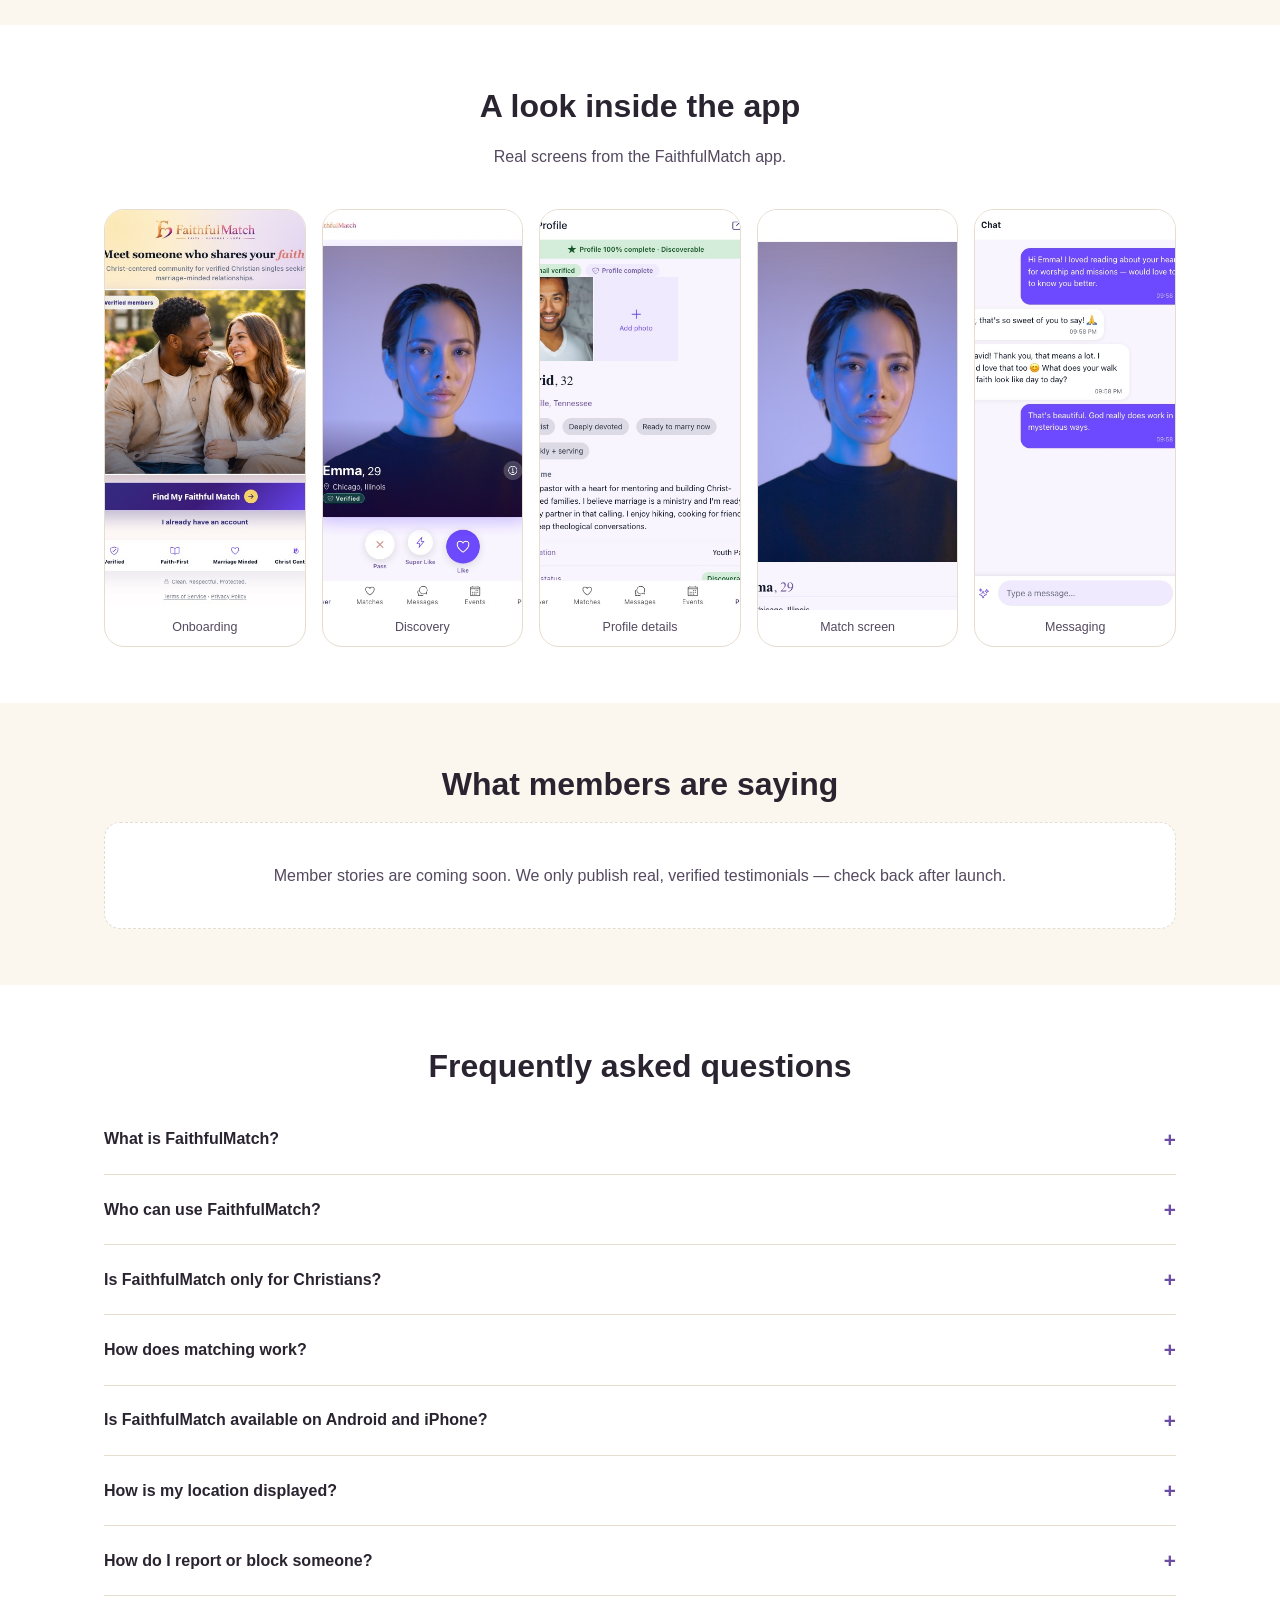
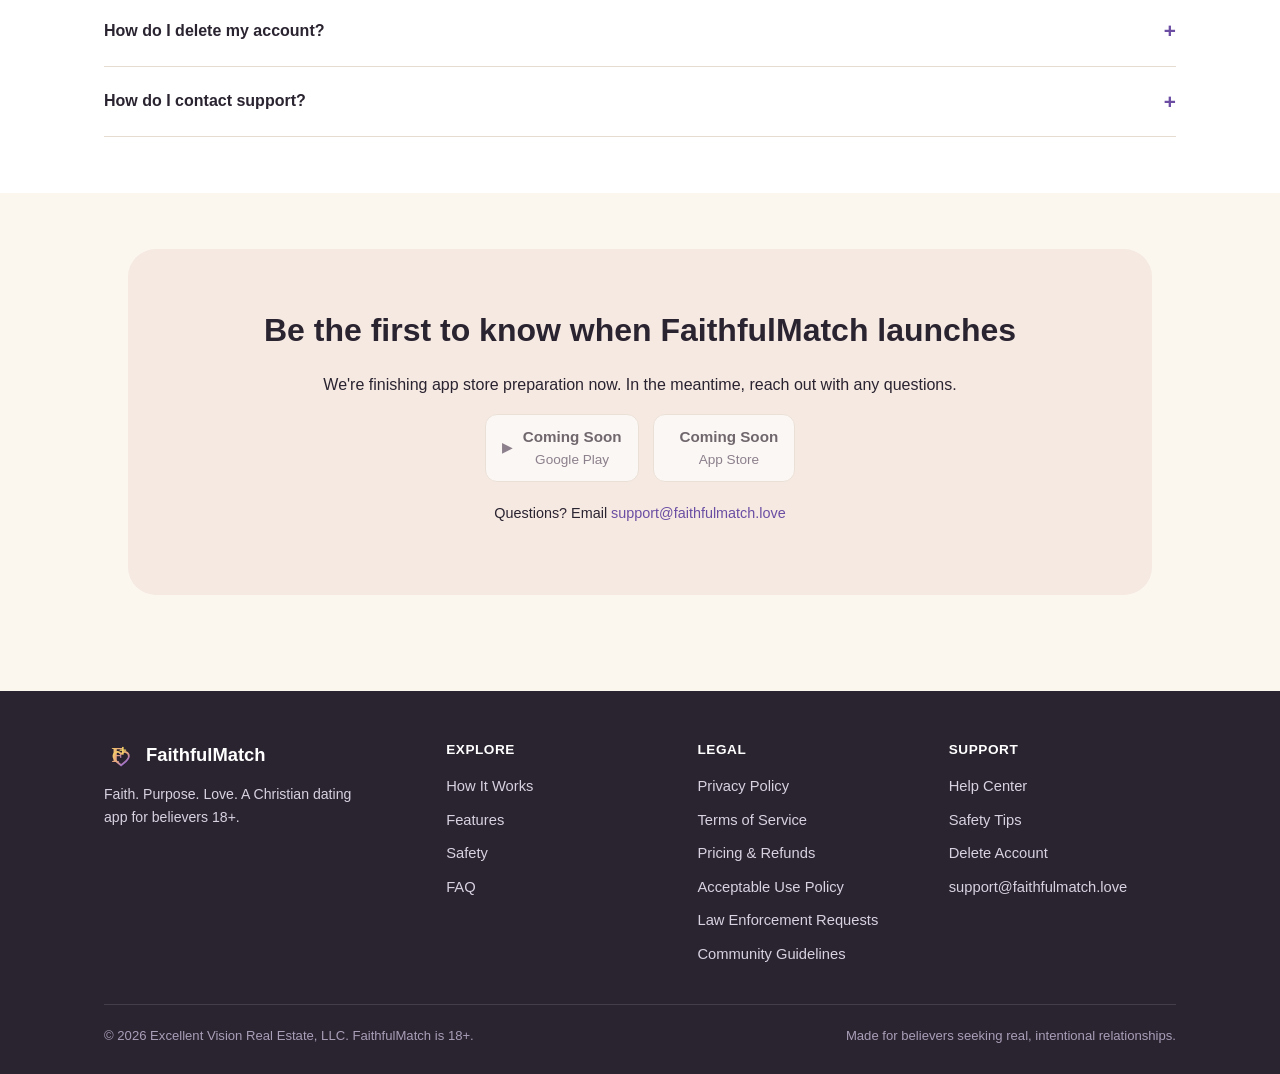
==== commit 18d55364: "chore(site): bump config.js/main.js cache-buster so the support-email fix reaches cached browsers co" ====
--- a/index.html
+++ b/index.html
@@ -285,8 +285,8 @@
   </div>
 </footer>
 
-<script src="assets/js/config.js?v=2"></script>
-<script src="assets/js/main.js?v=2"></script>
+<script src="assets/js/config.js?v=3"></script>
+<script src="assets/js/main.js?v=3"></script>
 <script src="assets/js/analytics.js?v=1"></script>
 </body>
 </html>
